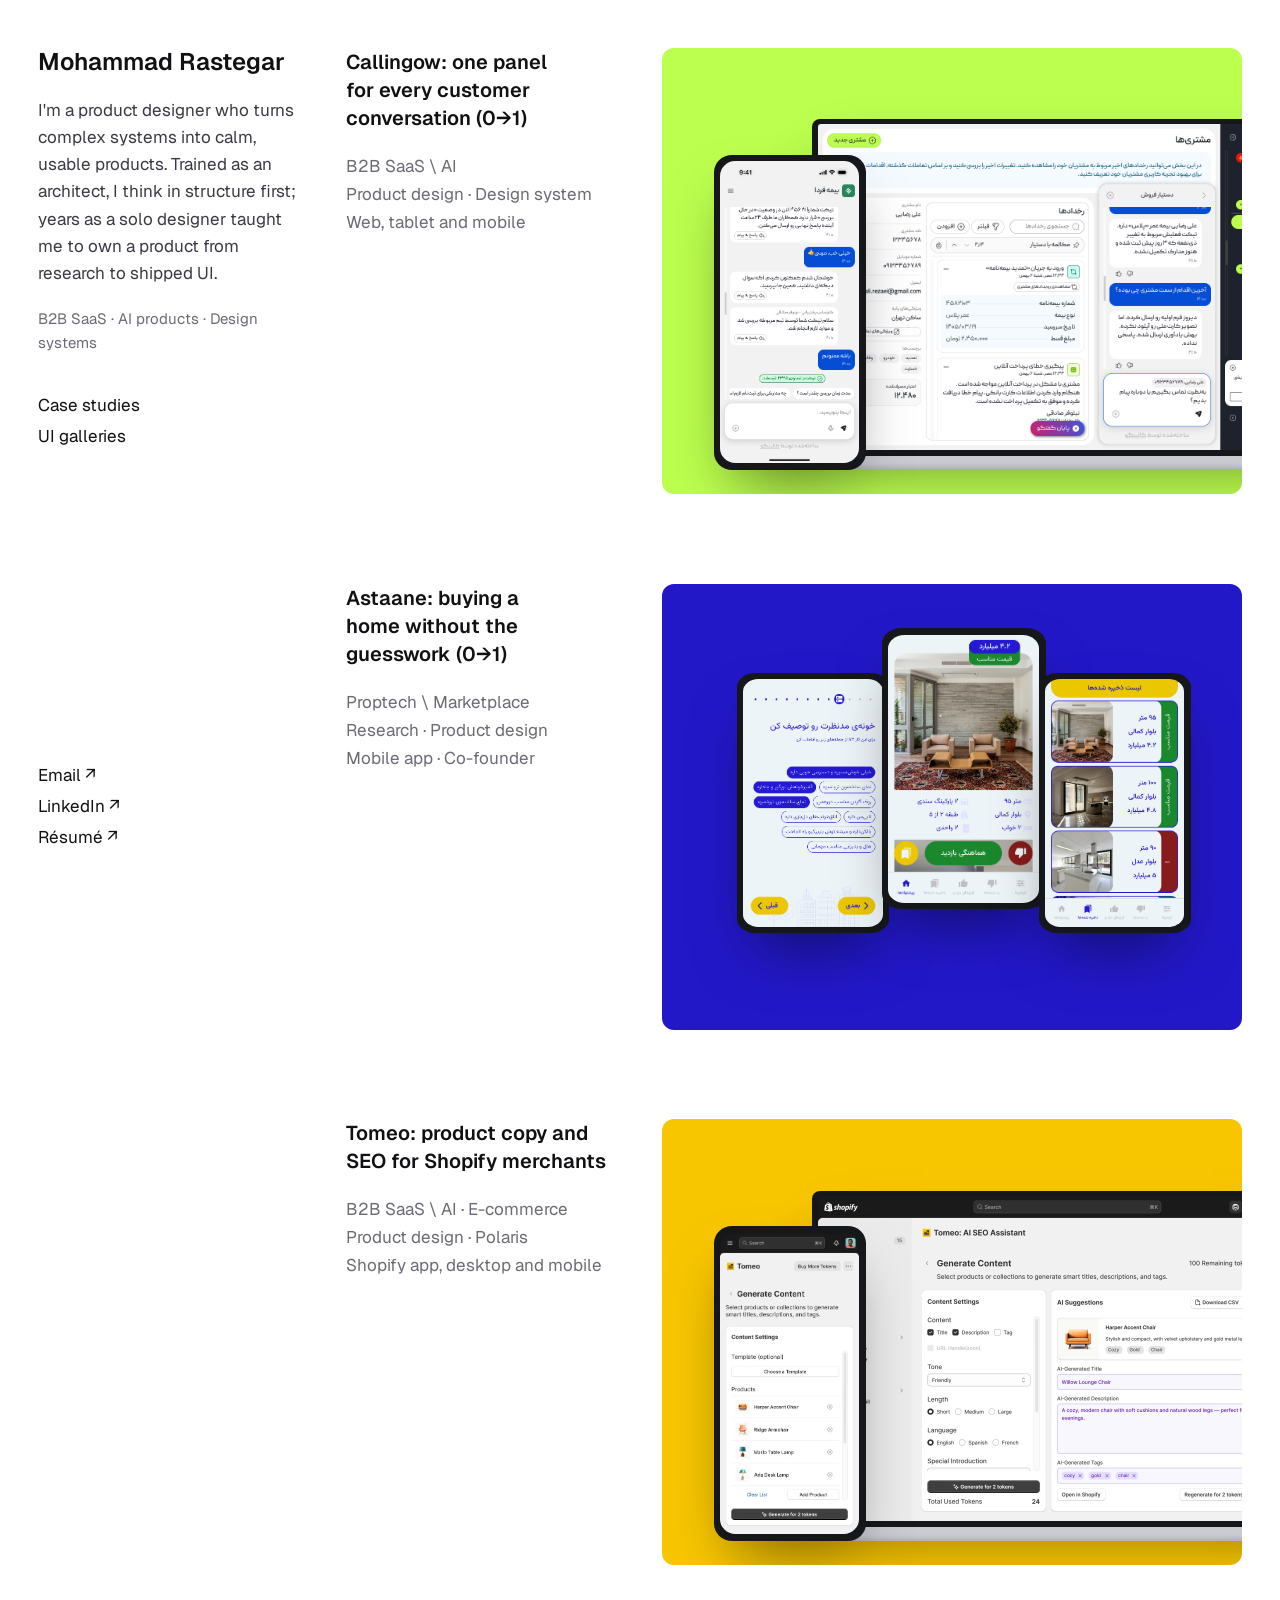
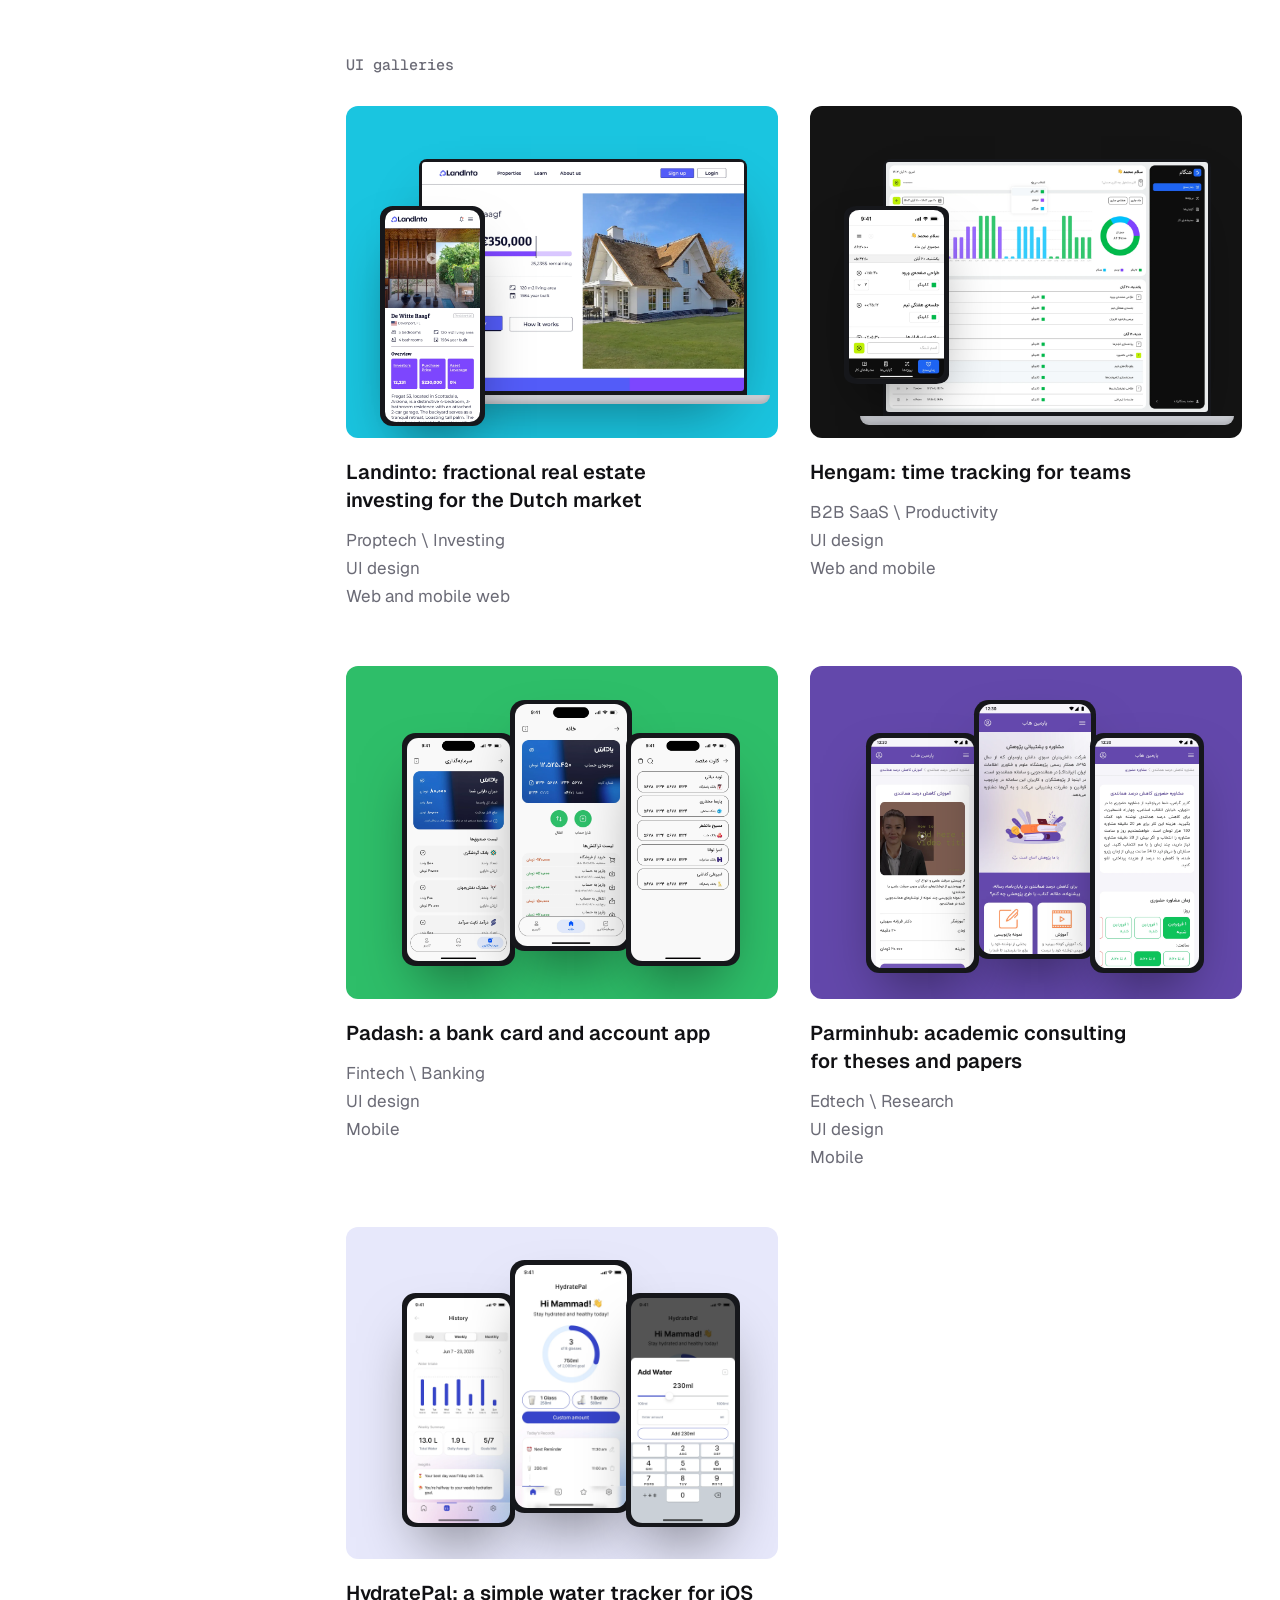
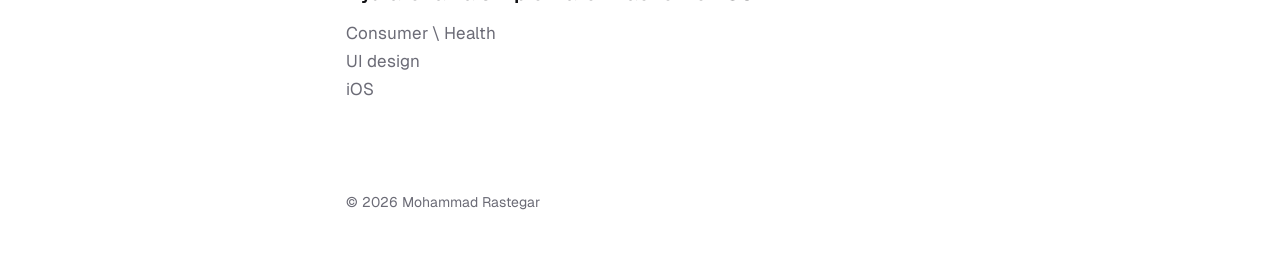
==== index.html @ 36b1cfd0 "Add files via upload" ====
<!DOCTYPE html>
<html lang="en">
<head>
<meta charset="utf-8">
<meta name="viewport" content="width=device-width, initial-scale=1">
<title>Mohammad Rastegar · Product designer</title>
<script src="./support.js"></script>
</head>
<body>
<x-dc>
<helmet>
<link rel="preconnect" href="https://fonts.googleapis.com">
<link href="https://fonts.googleapis.com/css2?family=Geist:wght@400;500;600&amp;family=Geist+Mono:wght@400;500&amp;display=swap" rel="stylesheet">
<style>
html{scroll-behavior:smooth}
body{margin:0;background:#FFFFFF;color:#111114;font-family:'Geist',system-ui,sans-serif;-webkit-font-smoothing:antialiased}
a{color:#2B1FD1;text-decoration:none}
a:hover{color:#111114}
img{display:block;max-width:100%}
.shell{display:flex;align-items:flex-start;max-width:1680px;margin:0 auto}
.side{position:sticky;top:0;height:100vh;box-sizing:border-box;width:clamp(280px,27vw,400px);flex:none;padding:48px clamp(24px,3vw,48px);display:flex;flex-direction:column;gap:36px;overflow-y:auto}
.content{flex:1;min-width:0;box-sizing:border-box;padding:48px clamp(24px,3vw,48px) 48px 0}
.side a.nav{color:#111114;font-size:17px;line-height:1.7}
.side a.nav:hover{color:#2B1FD1}
@media (max-width:899px){.shell{display:block}.side{position:static;height:auto;width:auto;padding:32px 20px 0;gap:24px}.content{padding:40px 20px}}
.row{display:grid;grid-template-columns:minmax(220px,1fr) minmax(0,2.1fr);gap:24px 40px;align-items:start}
@media (max-width:1199px){.row{grid-template-columns:1fr}}
</style>
</helmet>
<div class="shell">
  <aside class="side">
    <div style="display:flex;flex-direction:column;gap:20px">
      <a href="./" style="font-family: &quot;Geist&quot;; font-size: 24px; font-weight: 600; line-height: 1.2; color: #111114">Mohammad Rastegar</a>
      <p style="margin:0;font-size:17px;line-height:1.6;color:#3A3A44;text-wrap:pretty">I'm a product designer who turns complex systems into calm, usable products. Trained as an architect, I think in structure first; years as a solo designer taught me to own a product from research to shipped UI.</p>
      <span style="font-size:15px;line-height:1.6;color:#6B6B76">B2B SaaS · AI products · Design systems</span>
    </div>
    <nav aria-label="Sections" style="display:flex;flex-direction:column;gap:2px">
      <a class="nav" href="#work">Case studies</a>
      <a class="nav" href="#galleries">UI galleries</a>
    </nav>
    <div style="margin-top:auto;display:flex;flex-direction:column;gap:2px">
      <a class="nav" href="mailto:mohamadrastegar75@gmail.com">Email ↗</a>
      <a class="nav" href="https://www.linkedin.com/in/rastegarzadeh/" target="_blank" rel="noopener">LinkedIn ↗</a>
      <a class="nav" href="https://drive.google.com/file/d/1CODqDRpyLaZMXWMPN7K9dptwU2QUbMji/view?usp=sharing" target="_blank" rel="noopener">Résumé ↗</a>
    </div>
  </aside>
  <main class="content" style="display:flex;flex-direction:column;gap:clamp(64px,7vw,96px)">
    <section id="work" data-screen-label="Case studies" aria-label="Case studies" style="display:flex;flex-direction:column;gap:clamp(64px,7vw,96px)">
    <article class="row">
      <div style="display:flex;flex-direction:column;gap:20px">
        <h2 style="margin:0;font-size:20px;line-height:1.4;font-weight:600;text-wrap:balance"><a href="callingow.html" style="color:#111114">Callingow: one panel for every customer conversation (0→1)</a></h2>
        <div style="display:flex;flex-direction:column;font-size:17px;line-height:1.65;color:#6B6B76"><span>B2B SaaS \ AI</span><span>Product design · Design system</span><span>Web, tablet and mobile</span></div>
      </div>
      <a href="callingow.html" aria-hidden="true" tabindex="-1" style="display:block"><div style="position:relative;aspect-ratio:13/10;border-radius:12px;background:#BCFF4E;overflow:hidden"><div style="position:absolute;left:26%;top:16%;width:88%">
          <div style="background:#16171B;border-radius:8px 8px 0 0;padding:1% 1% 1.3%;box-shadow:0 30px 60px -20px rgba(0,0,0,0.45)"><img src="assets/cw-team-assistant.png" alt="Callingow team panel: a customer timeline with the team assistant answering a question about that customer" style="width:100%;border-radius:3px;display:block"></div>
          <div style="height:0;padding-top:2.6%;margin:0 -7%;background:#C9CBD1;border-radius:0 0 14px 14px;box-shadow:inset 0 -3px 4px rgba(0,0,0,0.12)"></div>
        </div><div style="position:absolute;left:9%;top:24%;width:24%;background:#16171B;border-radius:12%/5.5%;padding:1.1%;box-shadow:0 30px 60px -20px rgba(0,0,0,0.5)"><img src="assets/cw-app-insurance.png" alt="Callingow customer app: an insurance company chat on a phone" style="width:100%;border-radius:11%/5%;display:block"></div></div></a>
    </article>
    <article class="row">
      <div style="display:flex;flex-direction:column;gap:20px">
        <h2 style="margin:0;font-size:20px;line-height:1.4;font-weight:600;text-wrap:balance"><a href="astaane.html" style="color:#111114">Astaane: buying a home without the guesswork (0→1)</a></h2>
        <div style="display:flex;flex-direction:column;font-size:17px;line-height:1.65;color:#6B6B76"><span>Proptech \ Marketplace</span><span>Research · Product design</span><span>Mobile app · Co-founder</span></div>
      </div>
      <a href="astaane.html" aria-hidden="true" tabindex="-1" style="display:block"><div style="position:relative;aspect-ratio:13/10;border-radius:12px;background:#2318C8;overflow:hidden"><div style="position:absolute;left:13%;top:20%;width:24%;background:#16171B;border-radius:12%/5.5%;padding:1.1%;box-shadow:0 30px 60px -20px rgba(0,0,0,0.5)"><img src="assets/screen-onb-describe.png" alt="Astaane onboarding: describe your ideal home by choosing three phrases" style="width:100%;border-radius:11%/5%;display:block"></div><div style="position:absolute;left:38%;top:10%;width:26%;background:#16171B;border-radius:12%/5.5%;padding:1.1%;box-shadow:0 30px 60px -20px rgba(0,0,0,0.5)"><img src="assets/screen-feed-card.png" alt="Astaane suggestions: one home card with a price label and three actions" style="width:100%;border-radius:11%/5%;display:block"></div><div style="position:absolute;left:65%;top:20%;width:24%;background:#16171B;border-radius:12%/5.5%;padding:1.1%;box-shadow:0 30px 60px -20px rgba(0,0,0,0.5)"><img src="assets/screen-saved-list.png" alt="Astaane saved list: bookmarked homes with their price labels" style="width:100%;border-radius:11%/5%;display:block"></div></div></a>
    </article>
    <article class="row">
      <div style="display:flex;flex-direction:column;gap:20px">
        <h2 style="margin:0;font-size:20px;line-height:1.4;font-weight:600;text-wrap:balance"><a href="tomeo.html" style="color:#111114">Tomeo: product copy and SEO for Shopify merchants</a></h2>
        <div style="display:flex;flex-direction:column;font-size:17px;line-height:1.65;color:#6B6B76"><span>B2B SaaS \ AI · E-commerce</span><span>Product design · Polaris</span><span>Shopify app, desktop and mobile</span></div>
      </div>
      <a href="tomeo.html" aria-hidden="true" tabindex="-1" style="display:block"><div style="position:relative;aspect-ratio:13/10;border-radius:12px;background:#F8C601;overflow:hidden"><div style="position:absolute;left:26%;top:16%;width:88%">
          <div style="background:#16171B;border-radius:8px 8px 0 0;padding:1% 1% 1.3%;box-shadow:0 30px 60px -20px rgba(0,0,0,0.45)"><img src="assets/tomeo/result.webp" alt="Tomeo inside Shopify admin: AI-generated title, description and tags for a lounge chair, ready to save" style="width:100%;border-radius:3px;display:block"></div>
          <div style="height:0;padding-top:2.6%;margin:0 -7%;background:#C9CBD1;border-radius:0 0 14px 14px;box-shadow:inset 0 -3px 4px rgba(0,0,0,0.12)"></div>
        </div><div style="position:absolute;left:9%;top:24%;width:24%;background:#16171B;border-radius:12%/5.5%;padding:1.1%;box-shadow:0 30px 60px -20px rgba(0,0,0,0.5)"><img src="assets/tomeo/m-templates.webp" alt="Tomeo on mobile: products selected for generation" style="width:100%;border-radius:11%/5%;display:block"></div></div></a>
    </article>
    </section>
    <section id="galleries" data-screen-label="UI galleries" aria-label="UI galleries" style="display:flex;flex-direction:column;gap:32px">
      <h2 style="margin:0;font-family:'Geist Mono',monospace;font-size:15px;font-weight:500;color:#6B6B76">UI galleries</h2>
      <div style="display:grid;grid-template-columns:repeat(auto-fill,minmax(min(100%,300px),1fr));gap:56px 32px">
        <article style="display:flex;flex-direction:column;gap:20px">
        <a href="landinto.html" aria-hidden="true" tabindex="-1" style="display:block"><div style="position:relative;aspect-ratio:13/10;border-radius:12px;background:#1AC5E0;overflow:hidden"><div style="position:absolute;left:17%;top:16%;width:76%">
          <div style="background:#16171B;border-radius:8px 8px 0 0;padding:1% 1% 1.3%;box-shadow:0 30px 60px -20px rgba(0,0,0,0.45)"><img src="assets/gallery/landinto/landing.webp" alt="Landinto landing page" style="width:100%;border-radius:3px;display:block"></div>
          <div style="height:0;padding-top:2.6%;margin:0 -7%;background:#C9CBD1;border-radius:0 0 14px 14px;box-shadow:inset 0 -3px 4px rgba(0,0,0,0.12)"></div>
        </div><div style="position:absolute;left:8%;top:30%;width:22%;background:#16171B;border-radius:12%/5.5%;padding:1.1%;box-shadow:0 30px 60px -20px rgba(0,0,0,0.5)"><img src="assets/gallery/landinto/m-property.webp" alt="Landinto property page on a phone" style="width:100%;border-radius:11%/5%;display:block"></div></div></a>
        <div style="display:flex;flex-direction:column;gap:12px"><h3 style="margin:0;font-size:20px;line-height:1.4;font-weight:600;text-wrap:balance"><a href="landinto.html" style="color:#111114">Landinto: fractional real estate investing for the Dutch market</a></h3><div style="display:flex;flex-direction:column;font-size:17px;line-height:1.65;color:#6B6B76"><span>Proptech \ Investing</span><span>UI design</span><span>Web and mobile web</span></div></div>
      </article>
        <article style="display:flex;flex-direction:column;gap:20px">
        <a href="hengam.html" aria-hidden="true" tabindex="-1" style="display:block"><div style="position:relative;aspect-ratio:13/10;border-radius:12px;background:#141414;overflow:hidden"><div style="position:absolute;left:17%;top:16%;width:76%">
          <div style="background:#16171B;border-radius:8px 8px 0 0;padding:1% 1% 1.3%;box-shadow:0 30px 60px -20px rgba(0,0,0,0.45)"><img src="assets/gallery/hengam/home.webp" alt="Hengam timer and daily log" style="width:100%;border-radius:3px;display:block"></div>
          <div style="height:0;padding-top:2.6%;margin:0 -7%;background:#C9CBD1;border-radius:0 0 14px 14px;box-shadow:inset 0 -3px 4px rgba(0,0,0,0.12)"></div>
        </div><div style="position:absolute;left:8%;top:30%;width:22%;background:#16171B;border-radius:12%/5.5%;padding:1.1%;box-shadow:0 30px 60px -20px rgba(0,0,0,0.5)"><img src="assets/gallery/hengam/m-home.webp" alt="Hengam log on a phone" style="width:100%;border-radius:11%/5%;display:block"></div></div></a>
        <div style="display:flex;flex-direction:column;gap:12px"><h3 style="margin:0;font-size:20px;line-height:1.4;font-weight:600;text-wrap:balance"><a href="hengam.html" style="color:#111114">Hengam: time tracking for teams</a></h3><div style="display:flex;flex-direction:column;font-size:17px;line-height:1.65;color:#6B6B76"><span>B2B SaaS \ Productivity</span><span>UI design</span><span>Web and mobile</span></div></div>
      </article>
        <article style="display:flex;flex-direction:column;gap:20px">
        <a href="padash.html" aria-hidden="true" tabindex="-1" style="display:block"><div style="position:relative;aspect-ratio:13/10;border-radius:12px;background:#2EBE69;overflow:hidden"><div style="position:absolute;left:13%;top:20%;width:24%;background:#16171B;border-radius:12%/5.5%;padding:1.1%;box-shadow:0 30px 60px -20px rgba(0,0,0,0.5)"><img src="assets/gallery/padash/invest.webp" alt="" style="width:100%;border-radius:11%/5%;display:block"></div><div style="position:absolute;left:38%;top:10%;width:26%;background:#16171B;border-radius:12%/5.5%;padding:1.1%;box-shadow:0 30px 60px -20px rgba(0,0,0,0.5)"><img src="assets/gallery/padash/home.webp" alt="" style="width:100%;border-radius:11%/5%;display:block"></div><div style="position:absolute;left:65%;top:20%;width:24%;background:#16171B;border-radius:12%/5.5%;padding:1.1%;box-shadow:0 30px 60px -20px rgba(0,0,0,0.5)"><img src="assets/gallery/padash/cards.webp" alt="" style="width:100%;border-radius:11%/5%;display:block"></div></div></a>
        <div style="display:flex;flex-direction:column;gap:12px"><h3 style="margin:0;font-size:20px;line-height:1.4;font-weight:600;text-wrap:balance"><a href="padash.html" style="color:#111114">Padash: a bank card and account app</a></h3><div style="display:flex;flex-direction:column;font-size:17px;line-height:1.65;color:#6B6B76"><span>Fintech \ Banking</span><span>UI design</span><span>Mobile</span></div></div>
      </article>
        <article style="display:flex;flex-direction:column;gap:20px">
        <a href="parminhub.html" aria-hidden="true" tabindex="-1" style="display:block"><div style="position:relative;aspect-ratio:13/10;border-radius:12px;background:#6348AB;overflow:hidden"><div style="position:absolute;left:13%;top:20%;width:24%;background:#16171B;border-radius:12%/5.5%;padding:1.1%;box-shadow:0 30px 60px -20px rgba(0,0,0,0.5)"><img src="assets/gallery/parminhub/education.webp" alt="" style="width:100%;border-radius:11%/5%;display:block"></div><div style="position:absolute;left:38%;top:10%;width:26%;background:#16171B;border-radius:12%/5.5%;padding:1.1%;box-shadow:0 30px 60px -20px rgba(0,0,0,0.5)"><img src="assets/gallery/parminhub/landing.webp" alt="" style="width:100%;border-radius:11%/5%;display:block"></div><div style="position:absolute;left:65%;top:20%;width:24%;background:#16171B;border-radius:12%/5.5%;padding:1.1%;box-shadow:0 30px 60px -20px rgba(0,0,0,0.5)"><img src="assets/gallery/parminhub/face-to-face.webp" alt="" style="width:100%;border-radius:11%/5%;display:block"></div></div></a>
        <div style="display:flex;flex-direction:column;gap:12px"><h3 style="margin:0;font-size:20px;line-height:1.4;font-weight:600;text-wrap:balance"><a href="parminhub.html" style="color:#111114">Parminhub: academic consulting for theses and papers</a></h3><div style="display:flex;flex-direction:column;font-size:17px;line-height:1.65;color:#6B6B76"><span>Edtech \ Research</span><span>UI design</span><span>Mobile</span></div></div>
      </article>
        <article style="display:flex;flex-direction:column;gap:20px">
        <a href="hydratepal.html" aria-hidden="true" tabindex="-1" style="display:block"><div style="position:relative;aspect-ratio:13/10;border-radius:12px;background:#E7E8FB;overflow:hidden"><div style="position:absolute;left:13%;top:20%;width:24%;background:#16171B;border-radius:12%/5.5%;padding:1.1%;box-shadow:0 30px 60px -20px rgba(0,0,0,0.5)"><img src="assets/gallery/hydratepal/history.webp" alt="" style="width:100%;border-radius:11%/5%;display:block"></div><div style="position:absolute;left:38%;top:10%;width:26%;background:#16171B;border-radius:12%/5.5%;padding:1.1%;box-shadow:0 30px 60px -20px rgba(0,0,0,0.5)"><img src="assets/gallery/hydratepal/home.webp" alt="" style="width:100%;border-radius:11%/5%;display:block"></div><div style="position:absolute;left:65%;top:20%;width:24%;background:#16171B;border-radius:12%/5.5%;padding:1.1%;box-shadow:0 30px 60px -20px rgba(0,0,0,0.5)"><img src="assets/gallery/hydratepal/add.webp" alt="" style="width:100%;border-radius:11%/5%;display:block"></div></div></a>
        <div style="display:flex;flex-direction:column;gap:12px"><h3 style="margin:0;font-size:20px;line-height:1.4;font-weight:600;text-wrap:balance"><a href="hydratepal.html" style="color:#111114">HydratePal: a simple water tracker for iOS</a></h3><div style="display:flex;flex-direction:column;font-size:17px;line-height:1.65;color:#6B6B76"><span>Consumer \ Health</span><span>UI design</span><span>iOS</span></div></div>
      </article>
      </div>
    </section>
    <footer style="font-size:14px;color:#6B6B76">© 2026 Mohammad Rastegar</footer>
  </main>
</div>
</x-dc>
<script type="text/x-dc" data-dc-script data-props='{"$preview":{"width":1440,"height":900}}'>
class Component extends DCLogic {
  renderVals() { return {}; }
}
</script>
</body>
</html>
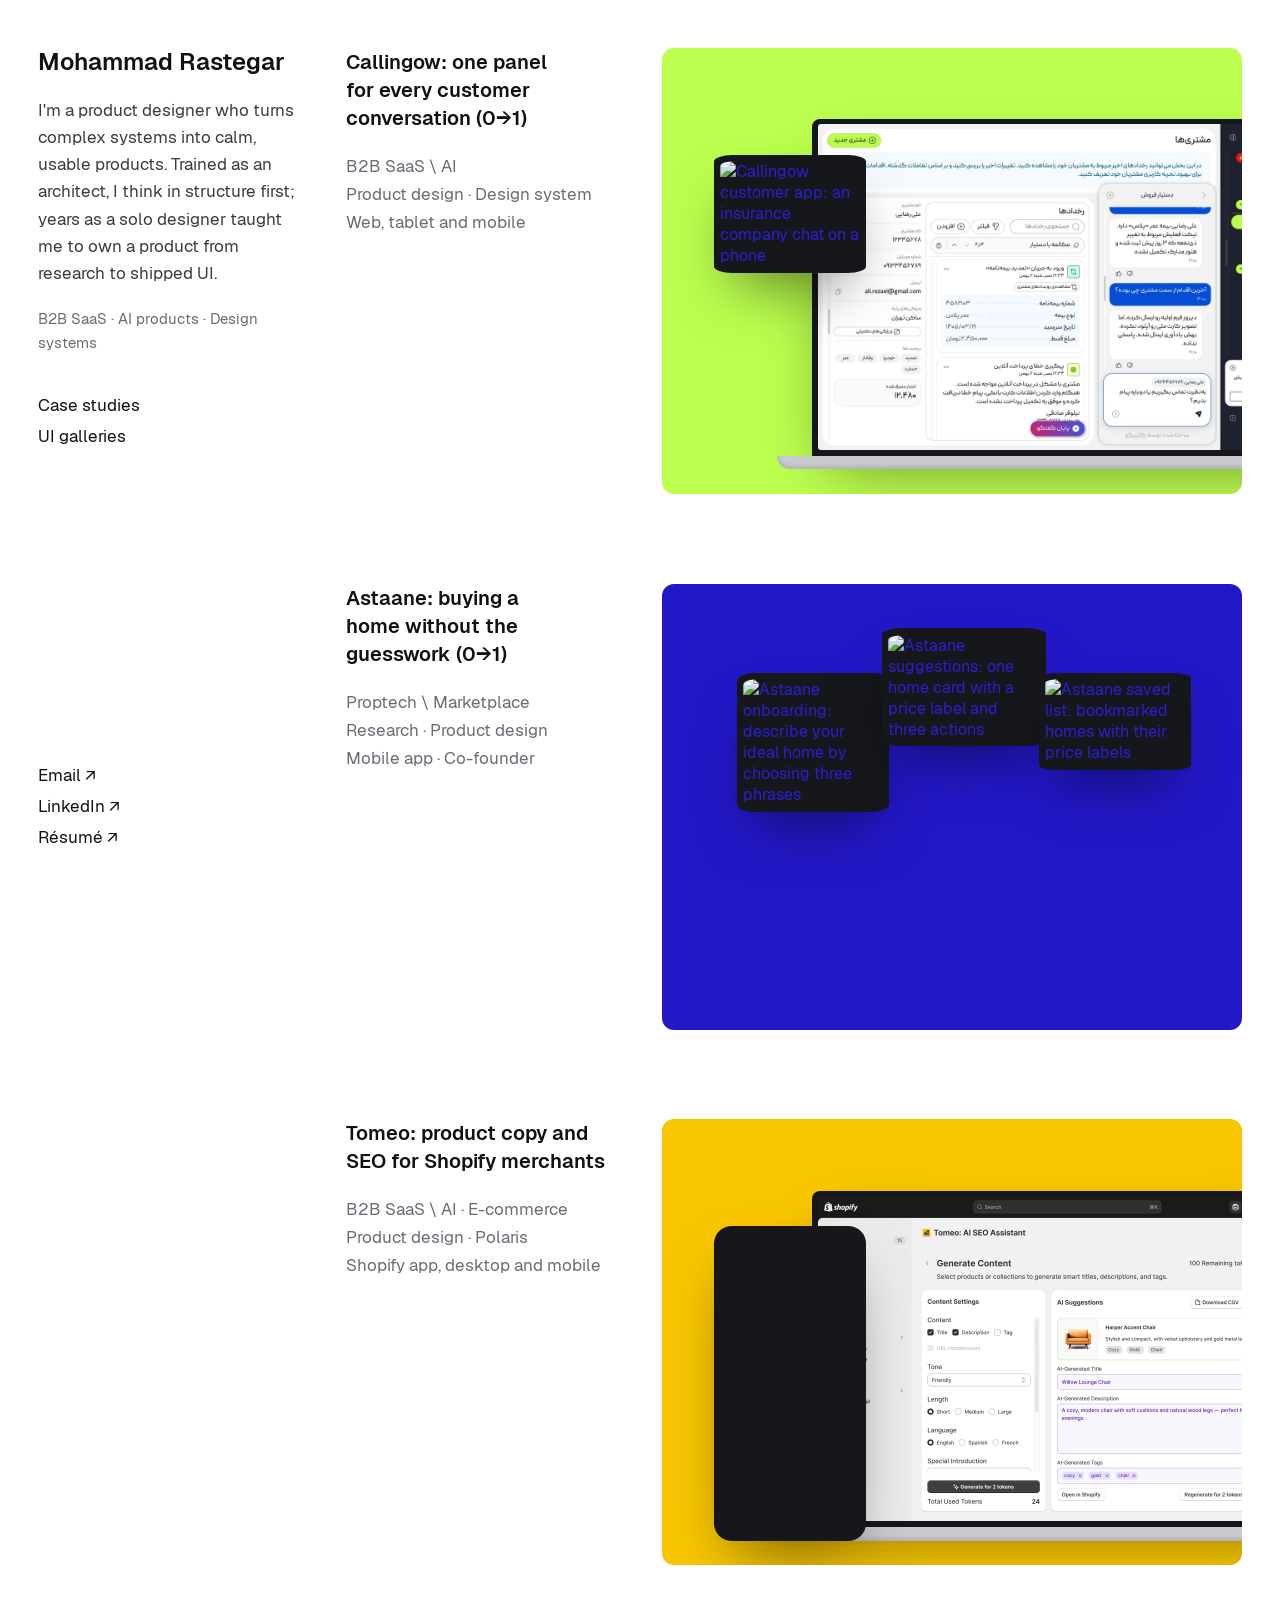
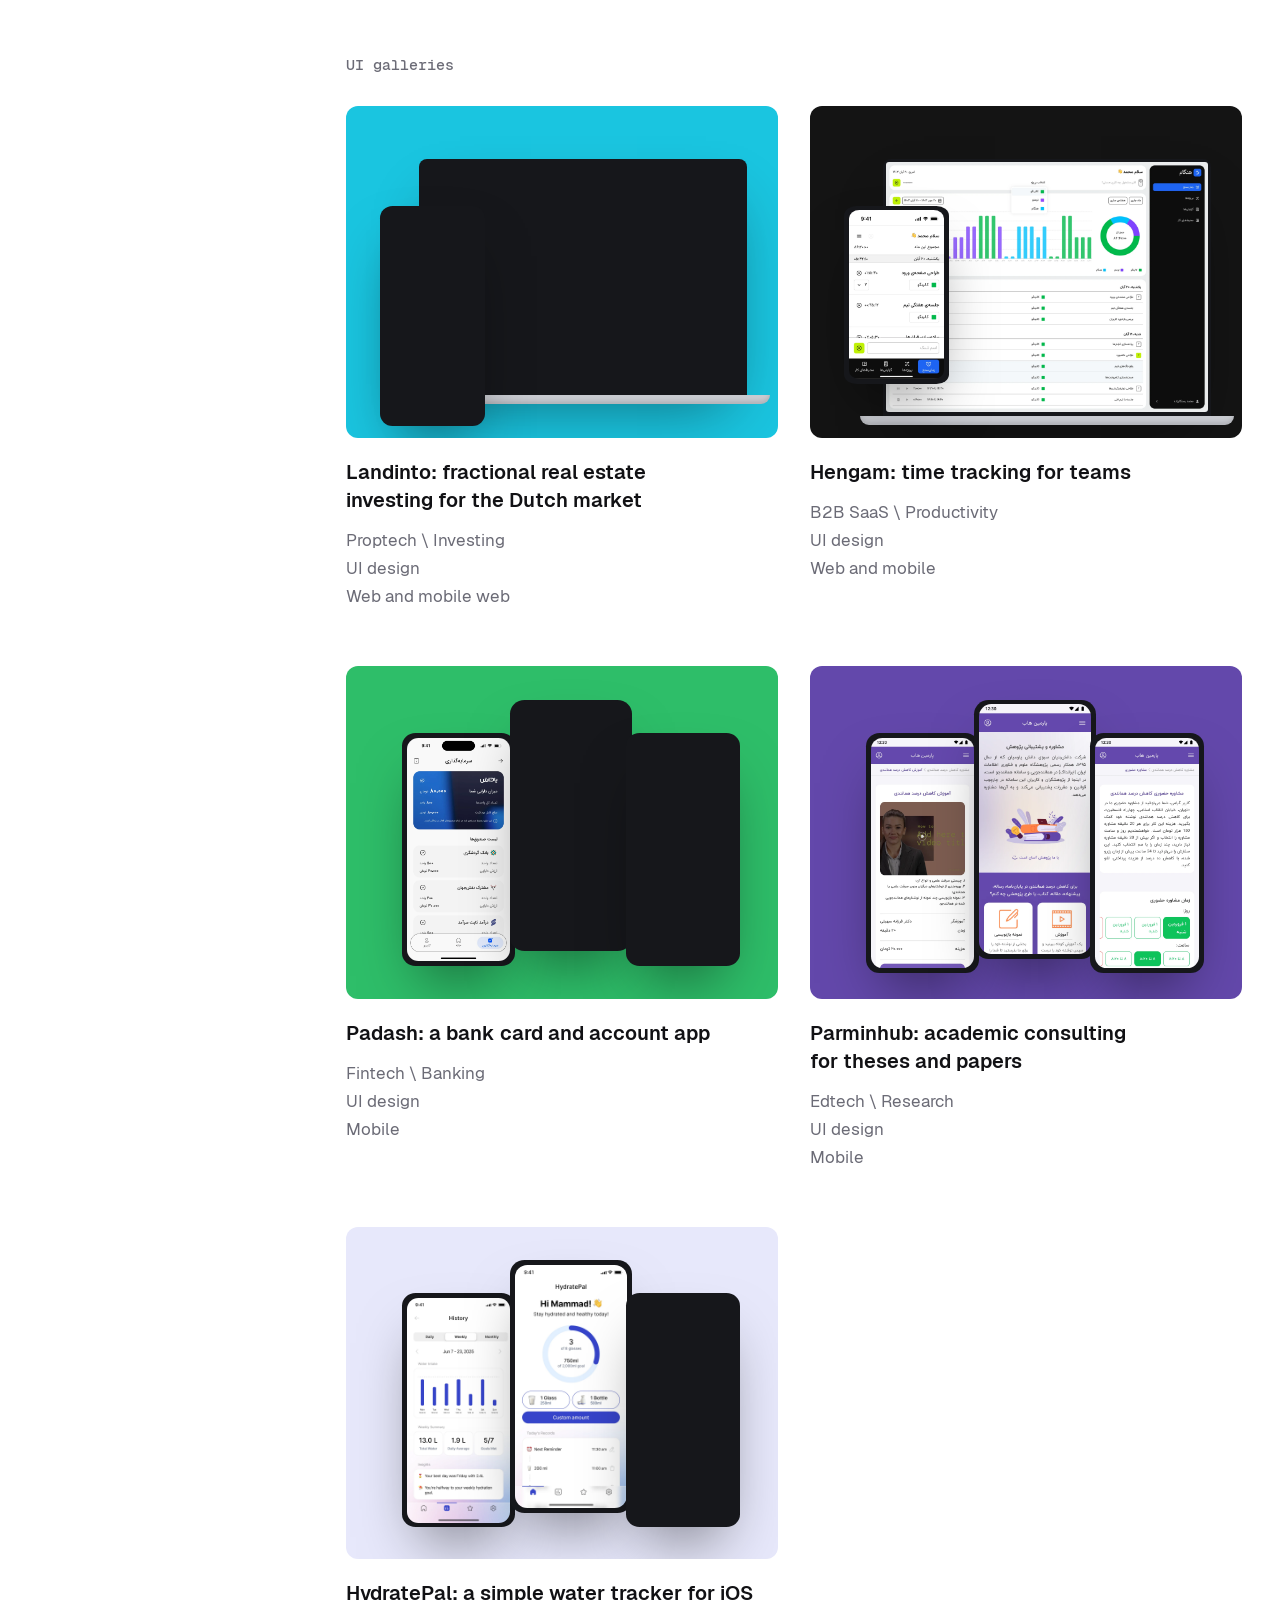
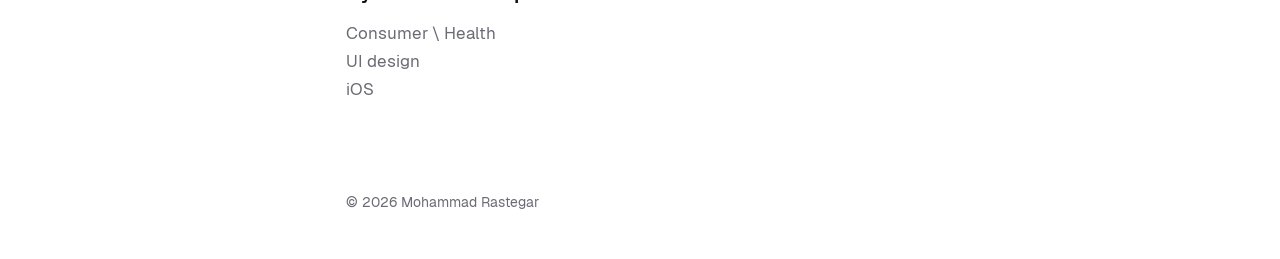
==== commit cedc05d2: "Add files via upload" ====
--- a/index.html
+++ b/index.html
@@ -4,13 +4,22 @@
 <meta charset="utf-8">
 <meta name="viewport" content="width=device-width, initial-scale=1">
 <title>Mohammad Rastegar · Product designer</title>
-<script src="./support.js"></script>
-</head>
-<body>
-<x-dc>
-<helmet>
-<link rel="preconnect" href="https://fonts.googleapis.com">
-<link href="https://fonts.googleapis.com/css2?family=Geist:wght@400;500;600&amp;family=Geist+Mono:wght@400;500&amp;display=swap" rel="stylesheet">
+<meta name="description" content="Product designer who turns complex systems into calm, usable products. Case studies in B2B SaaS, AI products and design systems.">
+<link rel="canonical" href="https://rastegarzadeh.github.io/">
+<meta property="og:type" content="website">
+<meta property="og:site_name" content="Mohammad Rastegar">
+<meta property="og:title" content="Mohammad Rastegar · Product designer">
+<meta property="og:description" content="Product designer who turns complex systems into calm, usable products. Case studies in B2B SaaS, AI products and design systems.">
+<meta property="og:url" content="https://rastegarzadeh.github.io/">
+<meta property="og:image" content="https://rastegarzadeh.github.io/og/index.jpg">
+<meta property="og:image:width" content="1200">
+<meta property="og:image:height" content="630">
+<meta name="twitter:card" content="summary_large_image">
+<link rel="icon" type="image/png" sizes="32x32" href="favicon-32.png">
+<link rel="apple-touch-icon" href="apple-touch-icon.png">
+<link rel="preload" href="fonts/Geist-Regular.woff2" as="font" type="font/woff2" crossorigin>
+<link rel="preload" href="fonts/Geist-SemiBold.woff2" as="font" type="font/woff2" crossorigin>
+<link rel="stylesheet" href="fonts/fonts.css">
 <style>
 html{scroll-behavior:smooth}
 body{margin:0;background:#FFFFFF;color:#111114;font-family:'Geist',system-ui,sans-serif;-webkit-font-smoothing:antialiased}
@@ -26,93 +35,89 @@
 .row{display:grid;grid-template-columns:minmax(220px,1fr) minmax(0,2.1fr);gap:24px 40px;align-items:start}
 @media (max-width:1199px){.row{grid-template-columns:1fr}}
 </style>
-</helmet>
-<div class="shell">
+<style>@media (max-width:1023px){.toc{display:none!important}}</style>
+</head>
+<body>
+<div class="sc-host" data-sc-name="index"><div class="shell">
   <aside class="side">
-    <div style="display:flex;flex-direction:column;gap:20px">
-      <a href="./" style="font-family: &quot;Geist&quot;; font-size: 24px; font-weight: 600; line-height: 1.2; color: #111114">Mohammad Rastegar</a>
-      <p style="margin:0;font-size:17px;line-height:1.6;color:#3A3A44;text-wrap:pretty">I'm a product designer who turns complex systems into calm, usable products. Trained as an architect, I think in structure first; years as a solo designer taught me to own a product from research to shipped UI.</p>
-      <span style="font-size:15px;line-height:1.6;color:#6B6B76">B2B SaaS · AI products · Design systems</span>
+    <div style="display: flex; flex-direction: column; gap: 20px;">
+      <a href="./" style="font-family: Geist; font-size: 24px; font-weight: 600; line-height: 1.2; color: rgb(17, 17, 20);">Mohammad Rastegar</a>
+      <p style="margin: 0px; font-size: 17px; line-height: 1.6; color: rgb(58, 58, 68); text-wrap: pretty;">I'm a product designer who turns complex systems into calm, usable products. Trained as an architect, I think in structure first; years as a solo designer taught me to own a product from research to shipped UI.</p>
+      <span style="font-size: 15px; line-height: 1.6; color: rgb(107, 107, 118);">B2B SaaS · AI products · Design systems</span>
     </div>
-    <nav aria-label="Sections" style="display:flex;flex-direction:column;gap:2px">
+    <nav aria-label="Sections" style="display: flex; flex-direction: column; gap: 2px;">
       <a class="nav" href="#work">Case studies</a>
       <a class="nav" href="#galleries">UI galleries</a>
     </nav>
-    <div style="margin-top:auto;display:flex;flex-direction:column;gap:2px">
+    <div style="margin-top: auto; display: flex; flex-direction: column; gap: 2px;">
       <a class="nav" href="mailto:mohamadrastegar75@gmail.com">Email ↗</a>
       <a class="nav" href="https://www.linkedin.com/in/rastegarzadeh/" target="_blank" rel="noopener">LinkedIn ↗</a>
       <a class="nav" href="https://drive.google.com/file/d/1CODqDRpyLaZMXWMPN7K9dptwU2QUbMji/view?usp=sharing" target="_blank" rel="noopener">Résumé ↗</a>
     </div>
   </aside>
-  <main class="content" style="display:flex;flex-direction:column;gap:clamp(64px,7vw,96px)">
-    <section id="work" data-screen-label="Case studies" aria-label="Case studies" style="display:flex;flex-direction:column;gap:clamp(64px,7vw,96px)">
+  <main class="content" style="display: flex; flex-direction: column; gap: clamp(64px, 7vw, 96px);">
+    <section id="work" data-screen-label="Case studies" aria-label="Case studies" style="display: flex; flex-direction: column; gap: clamp(64px, 7vw, 96px);">
     <article class="row">
-      <div style="display:flex;flex-direction:column;gap:20px">
-        <h2 style="margin:0;font-size:20px;line-height:1.4;font-weight:600;text-wrap:balance"><a href="callingow.html" style="color:#111114">Callingow: one panel for every customer conversation (0→1)</a></h2>
-        <div style="display:flex;flex-direction:column;font-size:17px;line-height:1.65;color:#6B6B76"><span>B2B SaaS \ AI</span><span>Product design · Design system</span><span>Web, tablet and mobile</span></div>
+      <div style="display: flex; flex-direction: column; gap: 20px;">
+        <h2 style="margin: 0px; font-size: 20px; line-height: 1.4; font-weight: 600; text-wrap: balance;"><a href="callingow.html" style="color: rgb(17, 17, 20);">Callingow: one panel for every customer conversation (0→1)</a></h2>
+        <div style="display: flex; flex-direction: column; font-size: 17px; line-height: 1.65; color: rgb(107, 107, 118);"><span>B2B SaaS \ AI</span><span>Product design · Design system</span><span>Web, tablet and mobile</span></div>
       </div>
-      <a href="callingow.html" aria-hidden="true" tabindex="-1" style="display:block"><div style="position:relative;aspect-ratio:13/10;border-radius:12px;background:#BCFF4E;overflow:hidden"><div style="position:absolute;left:26%;top:16%;width:88%">
-          <div style="background:#16171B;border-radius:8px 8px 0 0;padding:1% 1% 1.3%;box-shadow:0 30px 60px -20px rgba(0,0,0,0.45)"><img src="assets/cw-team-assistant.png" alt="Callingow team panel: a customer timeline with the team assistant answering a question about that customer" style="width:100%;border-radius:3px;display:block"></div>
-          <div style="height:0;padding-top:2.6%;margin:0 -7%;background:#C9CBD1;border-radius:0 0 14px 14px;box-shadow:inset 0 -3px 4px rgba(0,0,0,0.12)"></div>
-        </div><div style="position:absolute;left:9%;top:24%;width:24%;background:#16171B;border-radius:12%/5.5%;padding:1.1%;box-shadow:0 30px 60px -20px rgba(0,0,0,0.5)"><img src="assets/cw-app-insurance.png" alt="Callingow customer app: an insurance company chat on a phone" style="width:100%;border-radius:11%/5%;display:block"></div></div></a>
+      <a href="callingow.html" aria-hidden="true" tabindex="-1" style="display: block;"><div style="position: relative; aspect-ratio: 13 / 10; border-radius: 12px; background: rgb(188, 255, 78); overflow: hidden;"><div style="position: absolute; left: 26%; top: 16%; width: 88%;">
+          <div style="background: rgb(22, 23, 27); border-radius: 8px 8px 0px 0px; padding: 1% 1% 1.3%; box-shadow: rgba(0, 0, 0, 0.45) 0px 30px 60px -20px;"><img src="assets/cw-team-assistant.webp" alt="Callingow team panel: a customer timeline with the team assistant answering a question about that customer" style="width: 100%; border-radius: 3px; display: block;"></div>
+          <div style="height: 0px; padding-top: 2.6%; margin: 0px -7%; background: rgb(201, 203, 209); border-radius: 0px 0px 14px 14px; box-shadow: rgba(0, 0, 0, 0.12) 0px -3px 4px inset;"></div>
+        </div><div style="position: absolute; left: 9%; top: 24%; width: 24%; background: rgb(22, 23, 27); border-radius: 12% / 5.5%; padding: 1.1%; box-shadow: rgba(0, 0, 0, 0.5) 0px 30px 60px -20px;"><img src="assets/cw-app-insurance.webp" alt="Callingow customer app: an insurance company chat on a phone" style="width: 100%; border-radius: 11% / 5%; display: block;"></div></div></a>
     </article>
     <article class="row">
-      <div style="display:flex;flex-direction:column;gap:20px">
-        <h2 style="margin:0;font-size:20px;line-height:1.4;font-weight:600;text-wrap:balance"><a href="astaane.html" style="color:#111114">Astaane: buying a home without the guesswork (0→1)</a></h2>
-        <div style="display:flex;flex-direction:column;font-size:17px;line-height:1.65;color:#6B6B76"><span>Proptech \ Marketplace</span><span>Research · Product design</span><span>Mobile app · Co-founder</span></div>
+      <div style="display: flex; flex-direction: column; gap: 20px;">
+        <h2 style="margin: 0px; font-size: 20px; line-height: 1.4; font-weight: 600; text-wrap: balance;"><a href="astaane.html" style="color: rgb(17, 17, 20);">Astaane: buying a home without the guesswork (0→1)</a></h2>
+        <div style="display: flex; flex-direction: column; font-size: 17px; line-height: 1.65; color: rgb(107, 107, 118);"><span>Proptech \ Marketplace</span><span>Research · Product design</span><span>Mobile app · Co-founder</span></div>
       </div>
-      <a href="astaane.html" aria-hidden="true" tabindex="-1" style="display:block"><div style="position:relative;aspect-ratio:13/10;border-radius:12px;background:#2318C8;overflow:hidden"><div style="position:absolute;left:13%;top:20%;width:24%;background:#16171B;border-radius:12%/5.5%;padding:1.1%;box-shadow:0 30px 60px -20px rgba(0,0,0,0.5)"><img src="assets/screen-onb-describe.png" alt="Astaane onboarding: describe your ideal home by choosing three phrases" style="width:100%;border-radius:11%/5%;display:block"></div><div style="position:absolute;left:38%;top:10%;width:26%;background:#16171B;border-radius:12%/5.5%;padding:1.1%;box-shadow:0 30px 60px -20px rgba(0,0,0,0.5)"><img src="assets/screen-feed-card.png" alt="Astaane suggestions: one home card with a price label and three actions" style="width:100%;border-radius:11%/5%;display:block"></div><div style="position:absolute;left:65%;top:20%;width:24%;background:#16171B;border-radius:12%/5.5%;padding:1.1%;box-shadow:0 30px 60px -20px rgba(0,0,0,0.5)"><img src="assets/screen-saved-list.png" alt="Astaane saved list: bookmarked homes with their price labels" style="width:100%;border-radius:11%/5%;display:block"></div></div></a>
+      <a href="astaane.html" aria-hidden="true" tabindex="-1" style="display: block;"><div style="position: relative; aspect-ratio: 13 / 10; border-radius: 12px; background: rgb(35, 24, 200); overflow: hidden;"><div style="position: absolute; left: 13%; top: 20%; width: 24%; background: rgb(22, 23, 27); border-radius: 12% / 5.5%; padding: 1.1%; box-shadow: rgba(0, 0, 0, 0.5) 0px 30px 60px -20px;"><img src="assets/screen-onb-describe.webp" alt="Astaane onboarding: describe your ideal home by choosing three phrases" style="width: 100%; border-radius: 11% / 5%; display: block;"></div><div style="position: absolute; left: 38%; top: 10%; width: 26%; background: rgb(22, 23, 27); border-radius: 12% / 5.5%; padding: 1.1%; box-shadow: rgba(0, 0, 0, 0.5) 0px 30px 60px -20px;"><img loading="lazy" decoding="async" src="assets/screen-feed-card.webp" alt="Astaane suggestions: one home card with a price label and three actions" style="width: 100%; border-radius: 11% / 5%; display: block;"></div><div style="position: absolute; left: 65%; top: 20%; width: 24%; background: rgb(22, 23, 27); border-radius: 12% / 5.5%; padding: 1.1%; box-shadow: rgba(0, 0, 0, 0.5) 0px 30px 60px -20px;"><img loading="lazy" decoding="async" src="assets/screen-saved-list.webp" alt="Astaane saved list: bookmarked homes with their price labels" style="width: 100%; border-radius: 11% / 5%; display: block;"></div></div></a>
     </article>
     <article class="row">
-      <div style="display:flex;flex-direction:column;gap:20px">
-        <h2 style="margin:0;font-size:20px;line-height:1.4;font-weight:600;text-wrap:balance"><a href="tomeo.html" style="color:#111114">Tomeo: product copy and SEO for Shopify merchants</a></h2>
-        <div style="display:flex;flex-direction:column;font-size:17px;line-height:1.65;color:#6B6B76"><span>B2B SaaS \ AI · E-commerce</span><span>Product design · Polaris</span><span>Shopify app, desktop and mobile</span></div>
+      <div style="display: flex; flex-direction: column; gap: 20px;">
+        <h2 style="margin: 0px; font-size: 20px; line-height: 1.4; font-weight: 600; text-wrap: balance;"><a href="tomeo.html" style="color: rgb(17, 17, 20);">Tomeo: product copy and SEO for Shopify merchants</a></h2>
+        <div style="display: flex; flex-direction: column; font-size: 17px; line-height: 1.65; color: rgb(107, 107, 118);"><span>B2B SaaS \ AI · E-commerce</span><span>Product design · Polaris</span><span>Shopify app, desktop and mobile</span></div>
       </div>
-      <a href="tomeo.html" aria-hidden="true" tabindex="-1" style="display:block"><div style="position:relative;aspect-ratio:13/10;border-radius:12px;background:#F8C601;overflow:hidden"><div style="position:absolute;left:26%;top:16%;width:88%">
-          <div style="background:#16171B;border-radius:8px 8px 0 0;padding:1% 1% 1.3%;box-shadow:0 30px 60px -20px rgba(0,0,0,0.45)"><img src="assets/tomeo/result.webp" alt="Tomeo inside Shopify admin: AI-generated title, description and tags for a lounge chair, ready to save" style="width:100%;border-radius:3px;display:block"></div>
-          <div style="height:0;padding-top:2.6%;margin:0 -7%;background:#C9CBD1;border-radius:0 0 14px 14px;box-shadow:inset 0 -3px 4px rgba(0,0,0,0.12)"></div>
-        </div><div style="position:absolute;left:9%;top:24%;width:24%;background:#16171B;border-radius:12%/5.5%;padding:1.1%;box-shadow:0 30px 60px -20px rgba(0,0,0,0.5)"><img src="assets/tomeo/m-templates.webp" alt="Tomeo on mobile: products selected for generation" style="width:100%;border-radius:11%/5%;display:block"></div></div></a>
+      <a href="tomeo.html" aria-hidden="true" tabindex="-1" style="display: block;"><div style="position: relative; aspect-ratio: 13 / 10; border-radius: 12px; background: rgb(248, 198, 1); overflow: hidden;"><div style="position: absolute; left: 26%; top: 16%; width: 88%;">
+          <div style="background: rgb(22, 23, 27); border-radius: 8px 8px 0px 0px; padding: 1% 1% 1.3%; box-shadow: rgba(0, 0, 0, 0.45) 0px 30px 60px -20px;"><img loading="lazy" decoding="async" src="assets/tomeo/result.webp" alt="Tomeo inside Shopify admin: AI-generated title, description and tags for a lounge chair, ready to save" style="width: 100%; border-radius: 3px; display: block;"></div>
+          <div style="height: 0px; padding-top: 2.6%; margin: 0px -7%; background: rgb(201, 203, 209); border-radius: 0px 0px 14px 14px; box-shadow: rgba(0, 0, 0, 0.12) 0px -3px 4px inset;"></div>
+        </div><div style="position: absolute; left: 9%; top: 24%; width: 24%; background: rgb(22, 23, 27); border-radius: 12% / 5.5%; padding: 1.1%; box-shadow: rgba(0, 0, 0, 0.5) 0px 30px 60px -20px;"><img loading="lazy" decoding="async" src="assets/tomeo/m-templates.webp" alt="Tomeo on mobile: products selected for generation" style="width: 100%; border-radius: 11% / 5%; display: block;"></div></div></a>
     </article>
     </section>
-    <section id="galleries" data-screen-label="UI galleries" aria-label="UI galleries" style="display:flex;flex-direction:column;gap:32px">
-      <h2 style="margin:0;font-family:'Geist Mono',monospace;font-size:15px;font-weight:500;color:#6B6B76">UI galleries</h2>
-      <div style="display:grid;grid-template-columns:repeat(auto-fill,minmax(min(100%,300px),1fr));gap:56px 32px">
-        <article style="display:flex;flex-direction:column;gap:20px">
-        <a href="landinto.html" aria-hidden="true" tabindex="-1" style="display:block"><div style="position:relative;aspect-ratio:13/10;border-radius:12px;background:#1AC5E0;overflow:hidden"><div style="position:absolute;left:17%;top:16%;width:76%">
-          <div style="background:#16171B;border-radius:8px 8px 0 0;padding:1% 1% 1.3%;box-shadow:0 30px 60px -20px rgba(0,0,0,0.45)"><img src="assets/gallery/landinto/landing.webp" alt="Landinto landing page" style="width:100%;border-radius:3px;display:block"></div>
-          <div style="height:0;padding-top:2.6%;margin:0 -7%;background:#C9CBD1;border-radius:0 0 14px 14px;box-shadow:inset 0 -3px 4px rgba(0,0,0,0.12)"></div>
-        </div><div style="position:absolute;left:8%;top:30%;width:22%;background:#16171B;border-radius:12%/5.5%;padding:1.1%;box-shadow:0 30px 60px -20px rgba(0,0,0,0.5)"><img src="assets/gallery/landinto/m-property.webp" alt="Landinto property page on a phone" style="width:100%;border-radius:11%/5%;display:block"></div></div></a>
-        <div style="display:flex;flex-direction:column;gap:12px"><h3 style="margin:0;font-size:20px;line-height:1.4;font-weight:600;text-wrap:balance"><a href="landinto.html" style="color:#111114">Landinto: fractional real estate investing for the Dutch market</a></h3><div style="display:flex;flex-direction:column;font-size:17px;line-height:1.65;color:#6B6B76"><span>Proptech \ Investing</span><span>UI design</span><span>Web and mobile web</span></div></div>
+    <section id="galleries" data-screen-label="UI galleries" aria-label="UI galleries" style="display: flex; flex-direction: column; gap: 32px;">
+      <h2 style="margin: 0px; font-family: &quot;Geist Mono&quot;, monospace; font-size: 15px; font-weight: 500; color: rgb(107, 107, 118);">UI galleries</h2>
+      <div style="display: grid; grid-template-columns: repeat(auto-fill, minmax(min(100%, 300px), 1fr)); gap: 56px 32px;">
+        <article style="display: flex; flex-direction: column; gap: 20px;">
+        <a href="landinto.html" aria-hidden="true" tabindex="-1" style="display: block;"><div style="position: relative; aspect-ratio: 13 / 10; border-radius: 12px; background: rgb(26, 197, 224); overflow: hidden;"><div style="position: absolute; left: 17%; top: 16%; width: 76%;">
+          <div style="background: rgb(22, 23, 27); border-radius: 8px 8px 0px 0px; padding: 1% 1% 1.3%; box-shadow: rgba(0, 0, 0, 0.45) 0px 30px 60px -20px;"><img loading="lazy" decoding="async" src="assets/gallery/landinto/landing.webp" alt="Landinto landing page" style="width: 100%; border-radius: 3px; display: block;"></div>
+          <div style="height: 0px; padding-top: 2.6%; margin: 0px -7%; background: rgb(201, 203, 209); border-radius: 0px 0px 14px 14px; box-shadow: rgba(0, 0, 0, 0.12) 0px -3px 4px inset;"></div>
+        </div><div style="position: absolute; left: 8%; top: 30%; width: 22%; background: rgb(22, 23, 27); border-radius: 12% / 5.5%; padding: 1.1%; box-shadow: rgba(0, 0, 0, 0.5) 0px 30px 60px -20px;"><img loading="lazy" decoding="async" src="assets/gallery/landinto/m-property.webp" alt="Landinto property page on a phone" style="width: 100%; border-radius: 11% / 5%; display: block;"></div></div></a>
+        <div style="display: flex; flex-direction: column; gap: 12px;"><h3 style="margin: 0px; font-size: 20px; line-height: 1.4; font-weight: 600; text-wrap: balance;"><a href="landinto.html" style="color: rgb(17, 17, 20);">Landinto: fractional real estate investing for the Dutch market</a></h3><div style="display: flex; flex-direction: column; font-size: 17px; line-height: 1.65; color: rgb(107, 107, 118);"><span>Proptech \ Investing</span><span>UI design</span><span>Web and mobile web</span></div></div>
       </article>
-        <article style="display:flex;flex-direction:column;gap:20px">
-        <a href="hengam.html" aria-hidden="true" tabindex="-1" style="display:block"><div style="position:relative;aspect-ratio:13/10;border-radius:12px;background:#141414;overflow:hidden"><div style="position:absolute;left:17%;top:16%;width:76%">
-          <div style="background:#16171B;border-radius:8px 8px 0 0;padding:1% 1% 1.3%;box-shadow:0 30px 60px -20px rgba(0,0,0,0.45)"><img src="assets/gallery/hengam/home.webp" alt="Hengam timer and daily log" style="width:100%;border-radius:3px;display:block"></div>
-          <div style="height:0;padding-top:2.6%;margin:0 -7%;background:#C9CBD1;border-radius:0 0 14px 14px;box-shadow:inset 0 -3px 4px rgba(0,0,0,0.12)"></div>
-        </div><div style="position:absolute;left:8%;top:30%;width:22%;background:#16171B;border-radius:12%/5.5%;padding:1.1%;box-shadow:0 30px 60px -20px rgba(0,0,0,0.5)"><img src="assets/gallery/hengam/m-home.webp" alt="Hengam log on a phone" style="width:100%;border-radius:11%/5%;display:block"></div></div></a>
-        <div style="display:flex;flex-direction:column;gap:12px"><h3 style="margin:0;font-size:20px;line-height:1.4;font-weight:600;text-wrap:balance"><a href="hengam.html" style="color:#111114">Hengam: time tracking for teams</a></h3><div style="display:flex;flex-direction:column;font-size:17px;line-height:1.65;color:#6B6B76"><span>B2B SaaS \ Productivity</span><span>UI design</span><span>Web and mobile</span></div></div>
+        <article style="display: flex; flex-direction: column; gap: 20px;">
+        <a href="hengam.html" aria-hidden="true" tabindex="-1" style="display: block;"><div style="position: relative; aspect-ratio: 13 / 10; border-radius: 12px; background: rgb(20, 20, 20); overflow: hidden;"><div style="position: absolute; left: 17%; top: 16%; width: 76%;">
+          <div style="background: rgb(22, 23, 27); border-radius: 8px 8px 0px 0px; padding: 1% 1% 1.3%; box-shadow: rgba(0, 0, 0, 0.45) 0px 30px 60px -20px;"><img loading="lazy" decoding="async" src="assets/gallery/hengam/home.webp" alt="Hengam timer and daily log" style="width: 100%; border-radius: 3px; display: block;"></div>
+          <div style="height: 0px; padding-top: 2.6%; margin: 0px -7%; background: rgb(201, 203, 209); border-radius: 0px 0px 14px 14px; box-shadow: rgba(0, 0, 0, 0.12) 0px -3px 4px inset;"></div>
+        </div><div style="position: absolute; left: 8%; top: 30%; width: 22%; background: rgb(22, 23, 27); border-radius: 12% / 5.5%; padding: 1.1%; box-shadow: rgba(0, 0, 0, 0.5) 0px 30px 60px -20px;"><img loading="lazy" decoding="async" src="assets/gallery/hengam/m-home.webp" alt="Hengam log on a phone" style="width: 100%; border-radius: 11% / 5%; display: block;"></div></div></a>
+        <div style="display: flex; flex-direction: column; gap: 12px;"><h3 style="margin: 0px; font-size: 20px; line-height: 1.4; font-weight: 600; text-wrap: balance;"><a href="hengam.html" style="color: rgb(17, 17, 20);">Hengam: time tracking for teams</a></h3><div style="display: flex; flex-direction: column; font-size: 17px; line-height: 1.65; color: rgb(107, 107, 118);"><span>B2B SaaS \ Productivity</span><span>UI design</span><span>Web and mobile</span></div></div>
       </article>
-        <article style="display:flex;flex-direction:column;gap:20px">
-        <a href="padash.html" aria-hidden="true" tabindex="-1" style="display:block"><div style="position:relative;aspect-ratio:13/10;border-radius:12px;background:#2EBE69;overflow:hidden"><div style="position:absolute;left:13%;top:20%;width:24%;background:#16171B;border-radius:12%/5.5%;padding:1.1%;box-shadow:0 30px 60px -20px rgba(0,0,0,0.5)"><img src="assets/gallery/padash/invest.webp" alt="" style="width:100%;border-radius:11%/5%;display:block"></div><div style="position:absolute;left:38%;top:10%;width:26%;background:#16171B;border-radius:12%/5.5%;padding:1.1%;box-shadow:0 30px 60px -20px rgba(0,0,0,0.5)"><img src="assets/gallery/padash/home.webp" alt="" style="width:100%;border-radius:11%/5%;display:block"></div><div style="position:absolute;left:65%;top:20%;width:24%;background:#16171B;border-radius:12%/5.5%;padding:1.1%;box-shadow:0 30px 60px -20px rgba(0,0,0,0.5)"><img src="assets/gallery/padash/cards.webp" alt="" style="width:100%;border-radius:11%/5%;display:block"></div></div></a>
-        <div style="display:flex;flex-direction:column;gap:12px"><h3 style="margin:0;font-size:20px;line-height:1.4;font-weight:600;text-wrap:balance"><a href="padash.html" style="color:#111114">Padash: a bank card and account app</a></h3><div style="display:flex;flex-direction:column;font-size:17px;line-height:1.65;color:#6B6B76"><span>Fintech \ Banking</span><span>UI design</span><span>Mobile</span></div></div>
+        <article style="display: flex; flex-direction: column; gap: 20px;">
+        <a href="padash.html" aria-hidden="true" tabindex="-1" style="display: block;"><div style="position: relative; aspect-ratio: 13 / 10; border-radius: 12px; background: rgb(46, 190, 105); overflow: hidden;"><div style="position: absolute; left: 13%; top: 20%; width: 24%; background: rgb(22, 23, 27); border-radius: 12% / 5.5%; padding: 1.1%; box-shadow: rgba(0, 0, 0, 0.5) 0px 30px 60px -20px;"><img loading="lazy" decoding="async" src="assets/gallery/padash/invest.webp" alt="" style="width: 100%; border-radius: 11% / 5%; display: block;"></div><div style="position: absolute; left: 38%; top: 10%; width: 26%; background: rgb(22, 23, 27); border-radius: 12% / 5.5%; padding: 1.1%; box-shadow: rgba(0, 0, 0, 0.5) 0px 30px 60px -20px;"><img loading="lazy" decoding="async" src="assets/gallery/padash/home.webp" alt="" style="width: 100%; border-radius: 11% / 5%; display: block;"></div><div style="position: absolute; left: 65%; top: 20%; width: 24%; background: rgb(22, 23, 27); border-radius: 12% / 5.5%; padding: 1.1%; box-shadow: rgba(0, 0, 0, 0.5) 0px 30px 60px -20px;"><img loading="lazy" decoding="async" src="assets/gallery/padash/cards.webp" alt="" style="width: 100%; border-radius: 11% / 5%; display: block;"></div></div></a>
+        <div style="display: flex; flex-direction: column; gap: 12px;"><h3 style="margin: 0px; font-size: 20px; line-height: 1.4; font-weight: 600; text-wrap: balance;"><a href="padash.html" style="color: rgb(17, 17, 20);">Padash: a bank card and account app</a></h3><div style="display: flex; flex-direction: column; font-size: 17px; line-height: 1.65; color: rgb(107, 107, 118);"><span>Fintech \ Banking</span><span>UI design</span><span>Mobile</span></div></div>
       </article>
-        <article style="display:flex;flex-direction:column;gap:20px">
-        <a href="parminhub.html" aria-hidden="true" tabindex="-1" style="display:block"><div style="position:relative;aspect-ratio:13/10;border-radius:12px;background:#6348AB;overflow:hidden"><div style="position:absolute;left:13%;top:20%;width:24%;background:#16171B;border-radius:12%/5.5%;padding:1.1%;box-shadow:0 30px 60px -20px rgba(0,0,0,0.5)"><img src="assets/gallery/parminhub/education.webp" alt="" style="width:100%;border-radius:11%/5%;display:block"></div><div style="position:absolute;left:38%;top:10%;width:26%;background:#16171B;border-radius:12%/5.5%;padding:1.1%;box-shadow:0 30px 60px -20px rgba(0,0,0,0.5)"><img src="assets/gallery/parminhub/landing.webp" alt="" style="width:100%;border-radius:11%/5%;display:block"></div><div style="position:absolute;left:65%;top:20%;width:24%;background:#16171B;border-radius:12%/5.5%;padding:1.1%;box-shadow:0 30px 60px -20px rgba(0,0,0,0.5)"><img src="assets/gallery/parminhub/face-to-face.webp" alt="" style="width:100%;border-radius:11%/5%;display:block"></div></div></a>
-        <div style="display:flex;flex-direction:column;gap:12px"><h3 style="margin:0;font-size:20px;line-height:1.4;font-weight:600;text-wrap:balance"><a href="parminhub.html" style="color:#111114">Parminhub: academic consulting for theses and papers</a></h3><div style="display:flex;flex-direction:column;font-size:17px;line-height:1.65;color:#6B6B76"><span>Edtech \ Research</span><span>UI design</span><span>Mobile</span></div></div>
+        <article style="display: flex; flex-direction: column; gap: 20px;">
+        <a href="parminhub.html" aria-hidden="true" tabindex="-1" style="display: block;"><div style="position: relative; aspect-ratio: 13 / 10; border-radius: 12px; background: rgb(99, 72, 171); overflow: hidden;"><div style="position: absolute; left: 13%; top: 20%; width: 24%; background: rgb(22, 23, 27); border-radius: 12% / 5.5%; padding: 1.1%; box-shadow: rgba(0, 0, 0, 0.5) 0px 30px 60px -20px;"><img loading="lazy" decoding="async" src="assets/gallery/parminhub/education.webp" alt="" style="width: 100%; border-radius: 11% / 5%; display: block;"></div><div style="position: absolute; left: 38%; top: 10%; width: 26%; background: rgb(22, 23, 27); border-radius: 12% / 5.5%; padding: 1.1%; box-shadow: rgba(0, 0, 0, 0.5) 0px 30px 60px -20px;"><img loading="lazy" decoding="async" src="assets/gallery/parminhub/landing.webp" alt="" style="width: 100%; border-radius: 11% / 5%; display: block;"></div><div style="position: absolute; left: 65%; top: 20%; width: 24%; background: rgb(22, 23, 27); border-radius: 12% / 5.5%; padding: 1.1%; box-shadow: rgba(0, 0, 0, 0.5) 0px 30px 60px -20px;"><img loading="lazy" decoding="async" src="assets/gallery/parminhub/face-to-face.webp" alt="" style="width: 100%; border-radius: 11% / 5%; display: block;"></div></div></a>
+        <div style="display: flex; flex-direction: column; gap: 12px;"><h3 style="margin: 0px; font-size: 20px; line-height: 1.4; font-weight: 600; text-wrap: balance;"><a href="parminhub.html" style="color: rgb(17, 17, 20);">Parminhub: academic consulting for theses and papers</a></h3><div style="display: flex; flex-direction: column; font-size: 17px; line-height: 1.65; color: rgb(107, 107, 118);"><span>Edtech \ Research</span><span>UI design</span><span>Mobile</span></div></div>
       </article>
-        <article style="display:flex;flex-direction:column;gap:20px">
-        <a href="hydratepal.html" aria-hidden="true" tabindex="-1" style="display:block"><div style="position:relative;aspect-ratio:13/10;border-radius:12px;background:#E7E8FB;overflow:hidden"><div style="position:absolute;left:13%;top:20%;width:24%;background:#16171B;border-radius:12%/5.5%;padding:1.1%;box-shadow:0 30px 60px -20px rgba(0,0,0,0.5)"><img src="assets/gallery/hydratepal/history.webp" alt="" style="width:100%;border-radius:11%/5%;display:block"></div><div style="position:absolute;left:38%;top:10%;width:26%;background:#16171B;border-radius:12%/5.5%;padding:1.1%;box-shadow:0 30px 60px -20px rgba(0,0,0,0.5)"><img src="assets/gallery/hydratepal/home.webp" alt="" style="width:100%;border-radius:11%/5%;display:block"></div><div style="position:absolute;left:65%;top:20%;width:24%;background:#16171B;border-radius:12%/5.5%;padding:1.1%;box-shadow:0 30px 60px -20px rgba(0,0,0,0.5)"><img src="assets/gallery/hydratepal/add.webp" alt="" style="width:100%;border-radius:11%/5%;display:block"></div></div></a>
-        <div style="display:flex;flex-direction:column;gap:12px"><h3 style="margin:0;font-size:20px;line-height:1.4;font-weight:600;text-wrap:balance"><a href="hydratepal.html" style="color:#111114">HydratePal: a simple water tracker for iOS</a></h3><div style="display:flex;flex-direction:column;font-size:17px;line-height:1.65;color:#6B6B76"><span>Consumer \ Health</span><span>UI design</span><span>iOS</span></div></div>
+        <article style="display: flex; flex-direction: column; gap: 20px;">
+        <a href="hydratepal.html" aria-hidden="true" tabindex="-1" style="display: block;"><div style="position: relative; aspect-ratio: 13 / 10; border-radius: 12px; background: rgb(231, 232, 251); overflow: hidden;"><div style="position: absolute; left: 13%; top: 20%; width: 24%; background: rgb(22, 23, 27); border-radius: 12% / 5.5%; padding: 1.1%; box-shadow: rgba(0, 0, 0, 0.5) 0px 30px 60px -20px;"><img loading="lazy" decoding="async" src="assets/gallery/hydratepal/history.webp" alt="" style="width: 100%; border-radius: 11% / 5%; display: block;"></div><div style="position: absolute; left: 38%; top: 10%; width: 26%; background: rgb(22, 23, 27); border-radius: 12% / 5.5%; padding: 1.1%; box-shadow: rgba(0, 0, 0, 0.5) 0px 30px 60px -20px;"><img loading="lazy" decoding="async" src="assets/gallery/hydratepal/home.webp" alt="" style="width: 100%; border-radius: 11% / 5%; display: block;"></div><div style="position: absolute; left: 65%; top: 20%; width: 24%; background: rgb(22, 23, 27); border-radius: 12% / 5.5%; padding: 1.1%; box-shadow: rgba(0, 0, 0, 0.5) 0px 30px 60px -20px;"><img loading="lazy" decoding="async" src="assets/gallery/hydratepal/add.webp" alt="" style="width: 100%; border-radius: 11% / 5%; display: block;"></div></div></a>
+        <div style="display: flex; flex-direction: column; gap: 12px;"><h3 style="margin: 0px; font-size: 20px; line-height: 1.4; font-weight: 600; text-wrap: balance;"><a href="hydratepal.html" style="color: rgb(17, 17, 20);">HydratePal: a simple water tracker for iOS</a></h3><div style="display: flex; flex-direction: column; font-size: 17px; line-height: 1.65; color: rgb(107, 107, 118);"><span>Consumer \ Health</span><span>UI design</span><span>iOS</span></div></div>
       </article>
       </div>
     </section>
-    <footer style="font-size:14px;color:#6B6B76">© 2026 Mohammad Rastegar</footer>
-  </main>
-</div>
-</x-dc>
-<script type="text/x-dc" data-dc-script data-props='{"$preview":{"width":1440,"height":900}}'>
-class Component extends DCLogic {
-  renderVals() { return {}; }
-}
-</script>
+    <footer style="font-size: 14px; color: rgb(107, 107, 118);">© 2026 Mohammad Rastegar</footer>
+  </main></div></div>
+
 </body>
 </html>
--- a/fonts/fonts.css
+++ b/fonts/fonts.css
@@ -0,0 +1,11 @@
+@font-face{font-family:'Geist';src:url('Geist-Regular.woff2') format('woff2');font-weight:400;font-style:normal;font-display:swap}
+@font-face{font-family:'Geist';src:url('Geist-Medium.woff2') format('woff2');font-weight:500;font-style:normal;font-display:swap}
+@font-face{font-family:'Geist';src:url('Geist-SemiBold.woff2') format('woff2');font-weight:600;font-style:normal;font-display:swap}
+@font-face{font-family:'Geist';src:url('Geist-Bold.woff2') format('woff2');font-weight:700;font-style:normal;font-display:swap}
+@font-face{font-family:'Geist Mono';src:url('GeistMono-Regular.woff2') format('woff2');font-weight:400;font-style:normal;font-display:swap}
+@font-face{font-family:'Geist Mono';src:url('GeistMono-Medium.woff2') format('woff2');font-weight:500;font-style:normal;font-display:swap}
+@font-face{font-family:'Vazirmatn';src:url('Vazirmatn-Regular.woff2') format('woff2');font-weight:400;font-style:normal;font-display:swap}
+@font-face{font-family:'Vazirmatn';src:url('Vazirmatn-Medium.woff2') format('woff2');font-weight:500;font-style:normal;font-display:swap}
+@font-face{font-family:'Vazirmatn';src:url('Vazirmatn-Bold.woff2') format('woff2');font-weight:700;font-style:normal;font-display:swap}
+@font-face{font-family:'Vazirmatn';src:url('Vazirmatn-ExtraBold.woff2') format('woff2');font-weight:800;font-style:normal;font-display:swap}
+@font-face{font-family:'Material Symbols Rounded';src:url('MaterialSymbolsRounded.woff2') format('woff2');font-weight:100 700;font-style:normal;font-display:block}
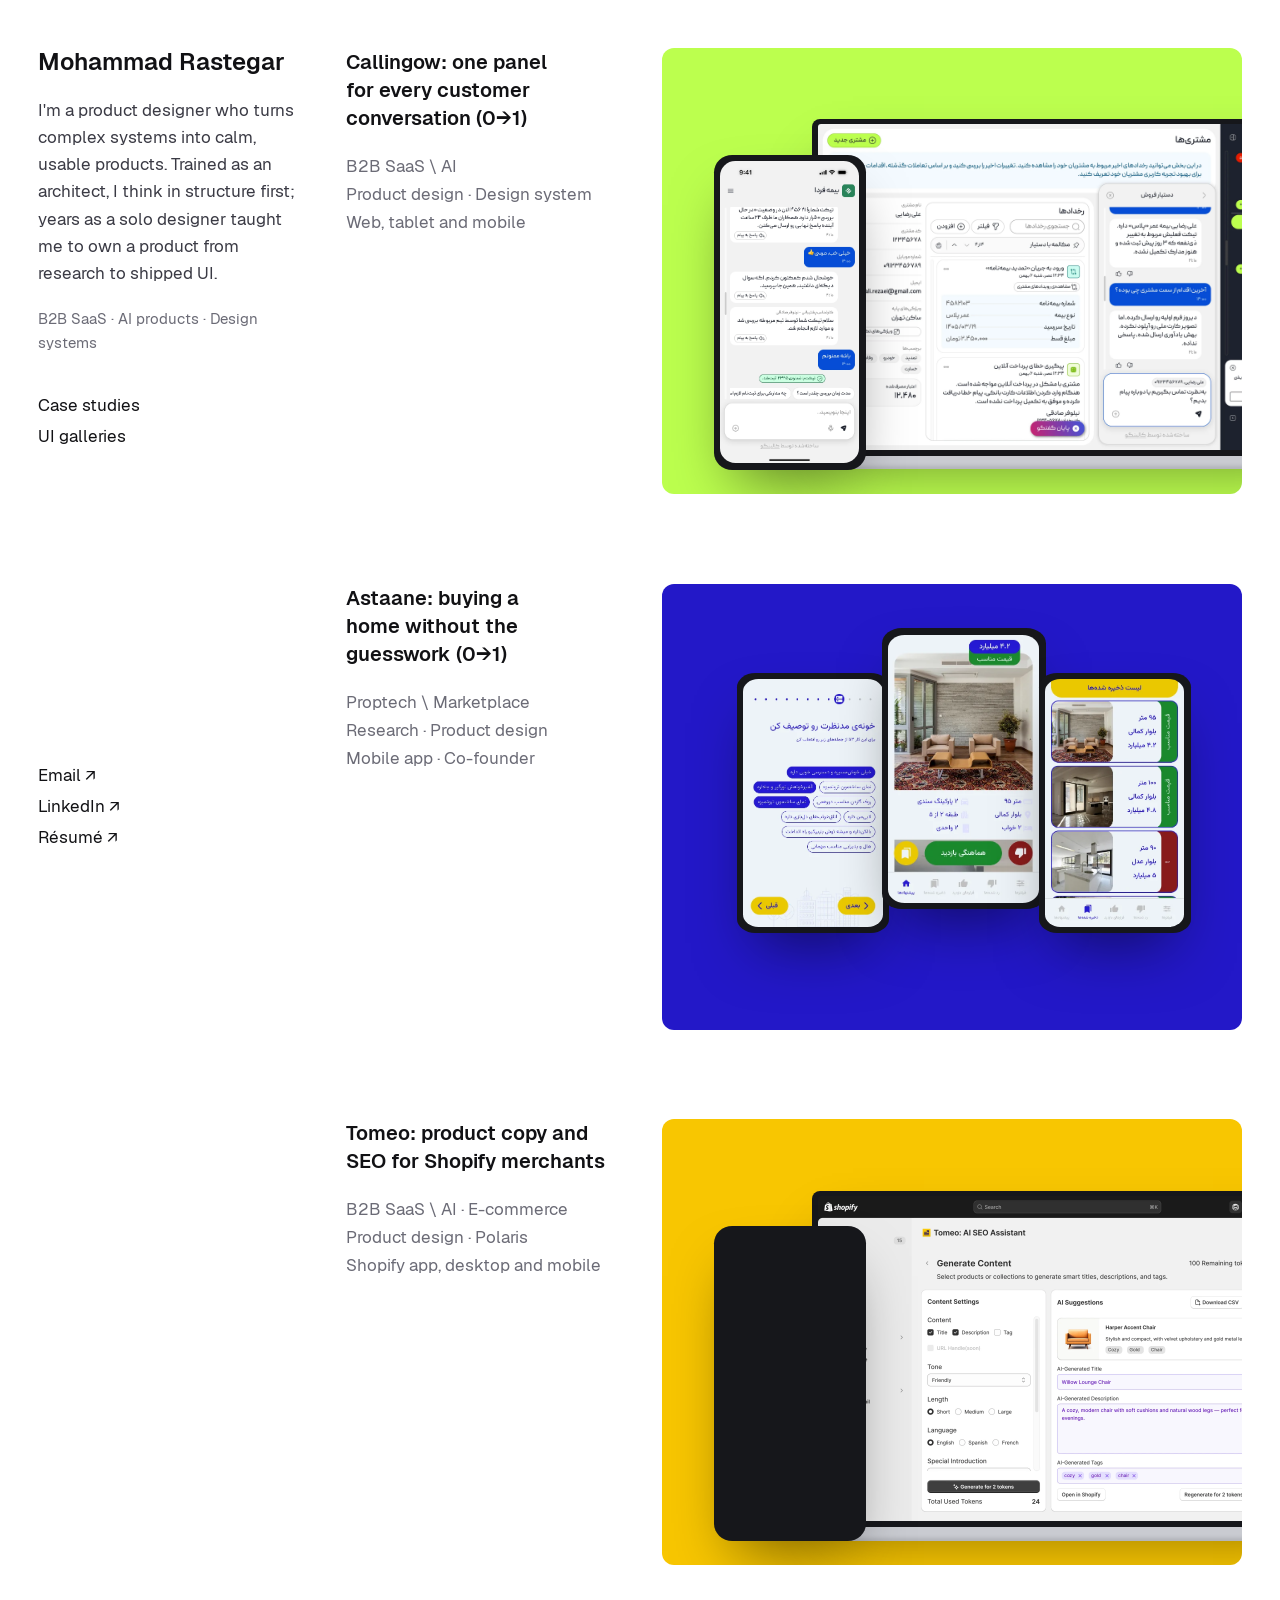
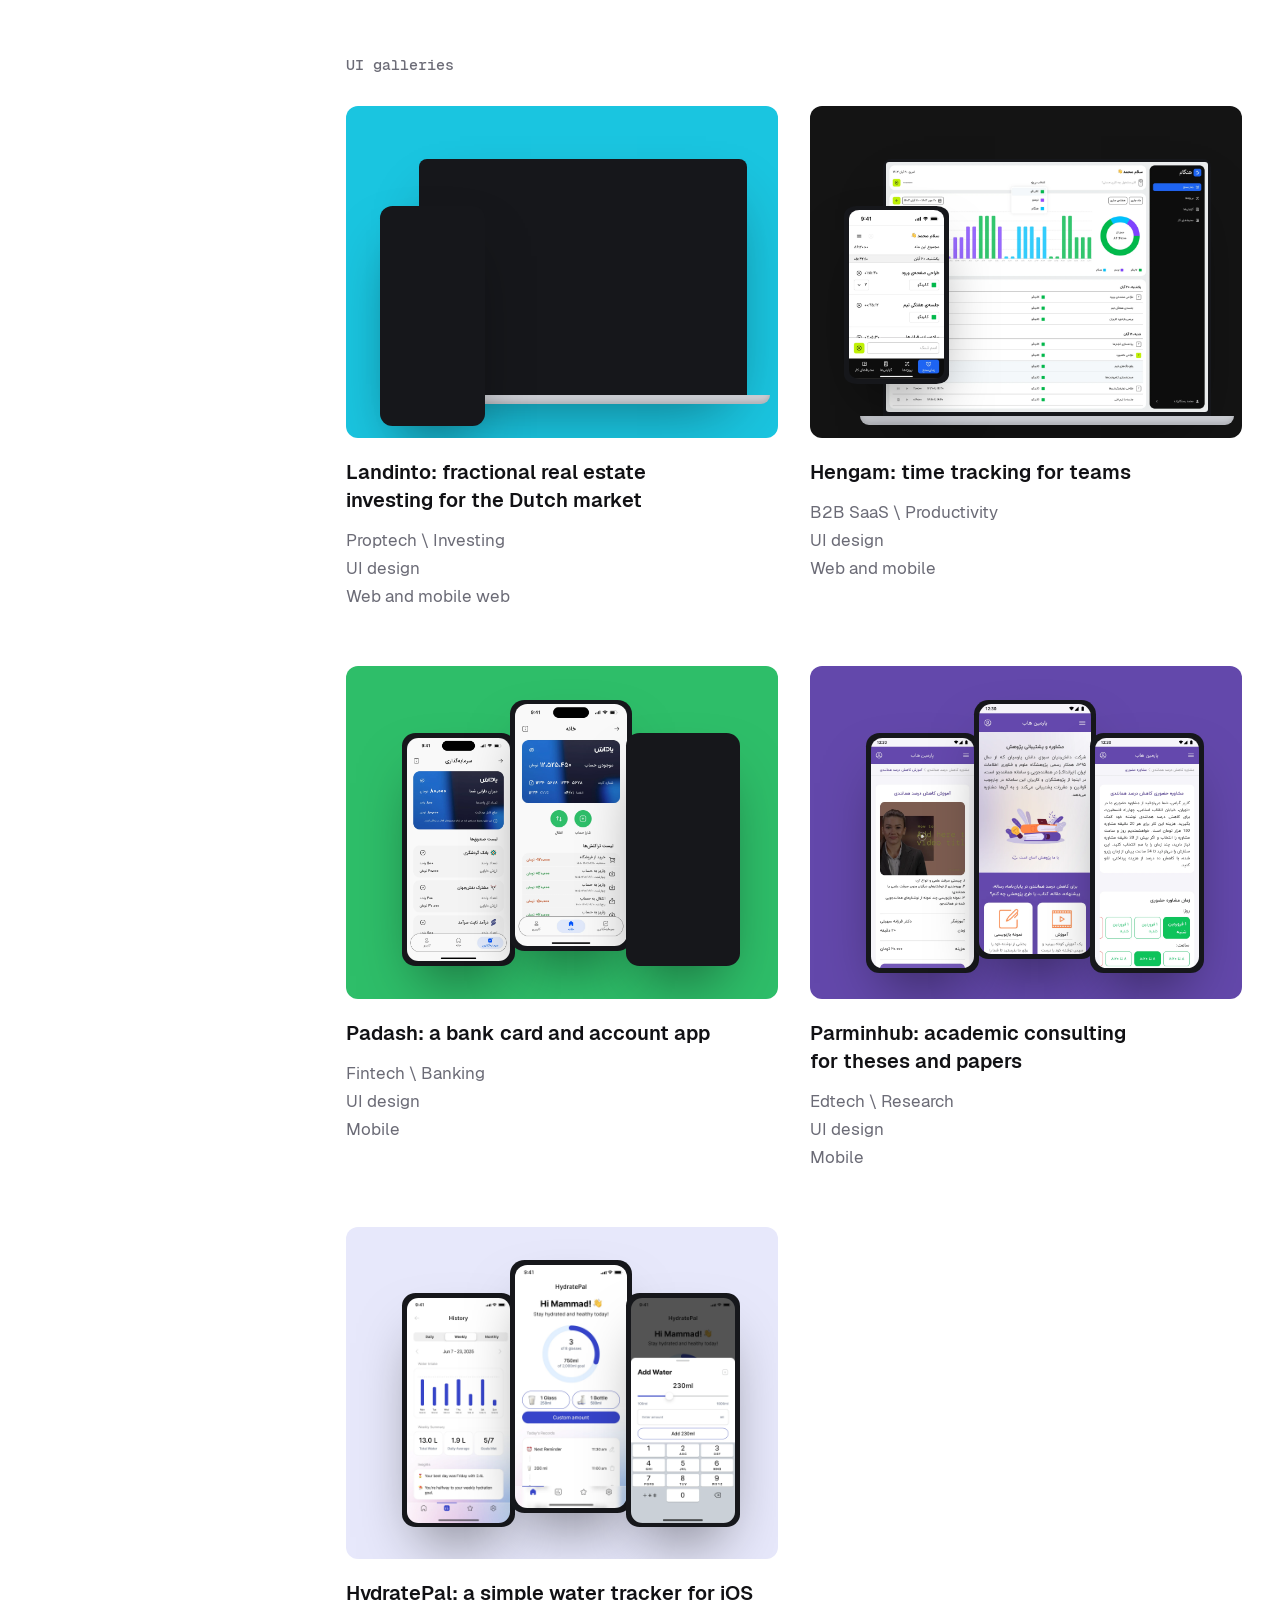
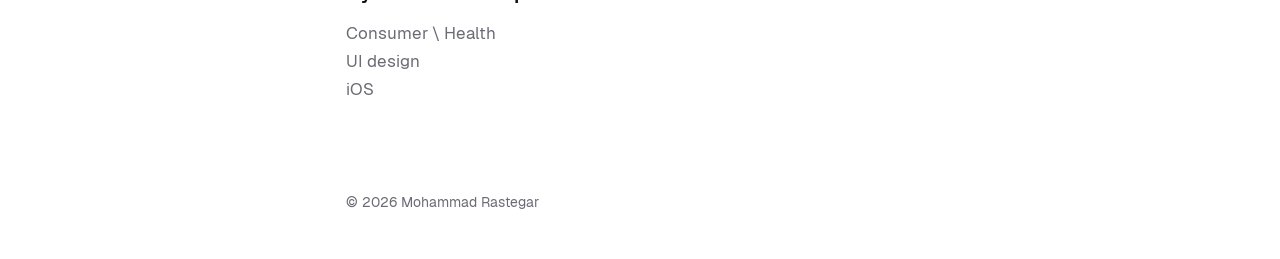
==== commit 18e87eb0: "Add files via upload" ====
--- a/index.html
+++ b/index.html
@@ -11,7 +11,7 @@
 <meta property="og:title" content="Mohammad Rastegar · Product designer">
 <meta property="og:description" content="Product designer who turns complex systems into calm, usable products. Case studies in B2B SaaS, AI products and design systems.">
 <meta property="og:url" content="https://rastegarzadeh.github.io/">
-<meta property="og:image" content="https://rastegarzadeh.github.io/og/index.jpg">
+<meta property="og:image" content="https://rastegarzadeh.github.io/og/index.jpg?v=2">
 <meta property="og:image:width" content="1200">
 <meta property="og:image:height" content="630">
 <meta name="twitter:card" content="summary_large_image">
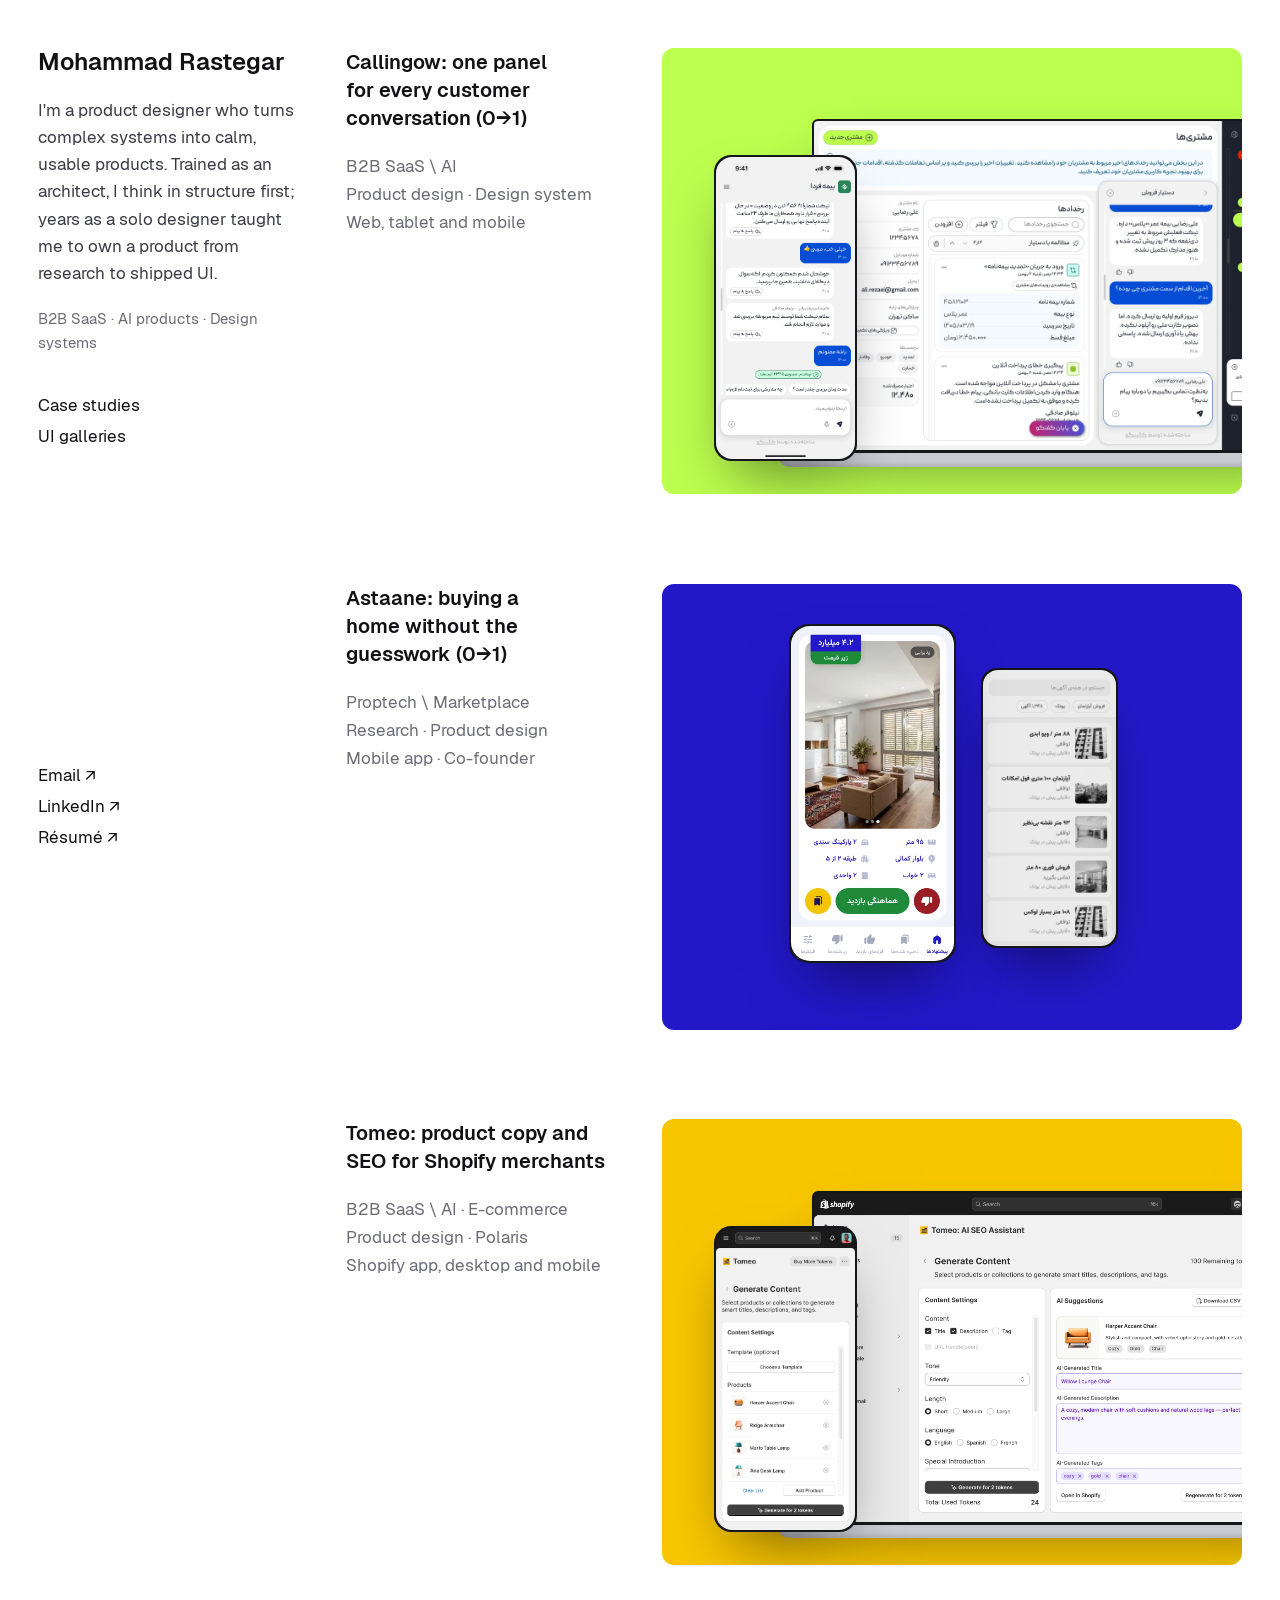
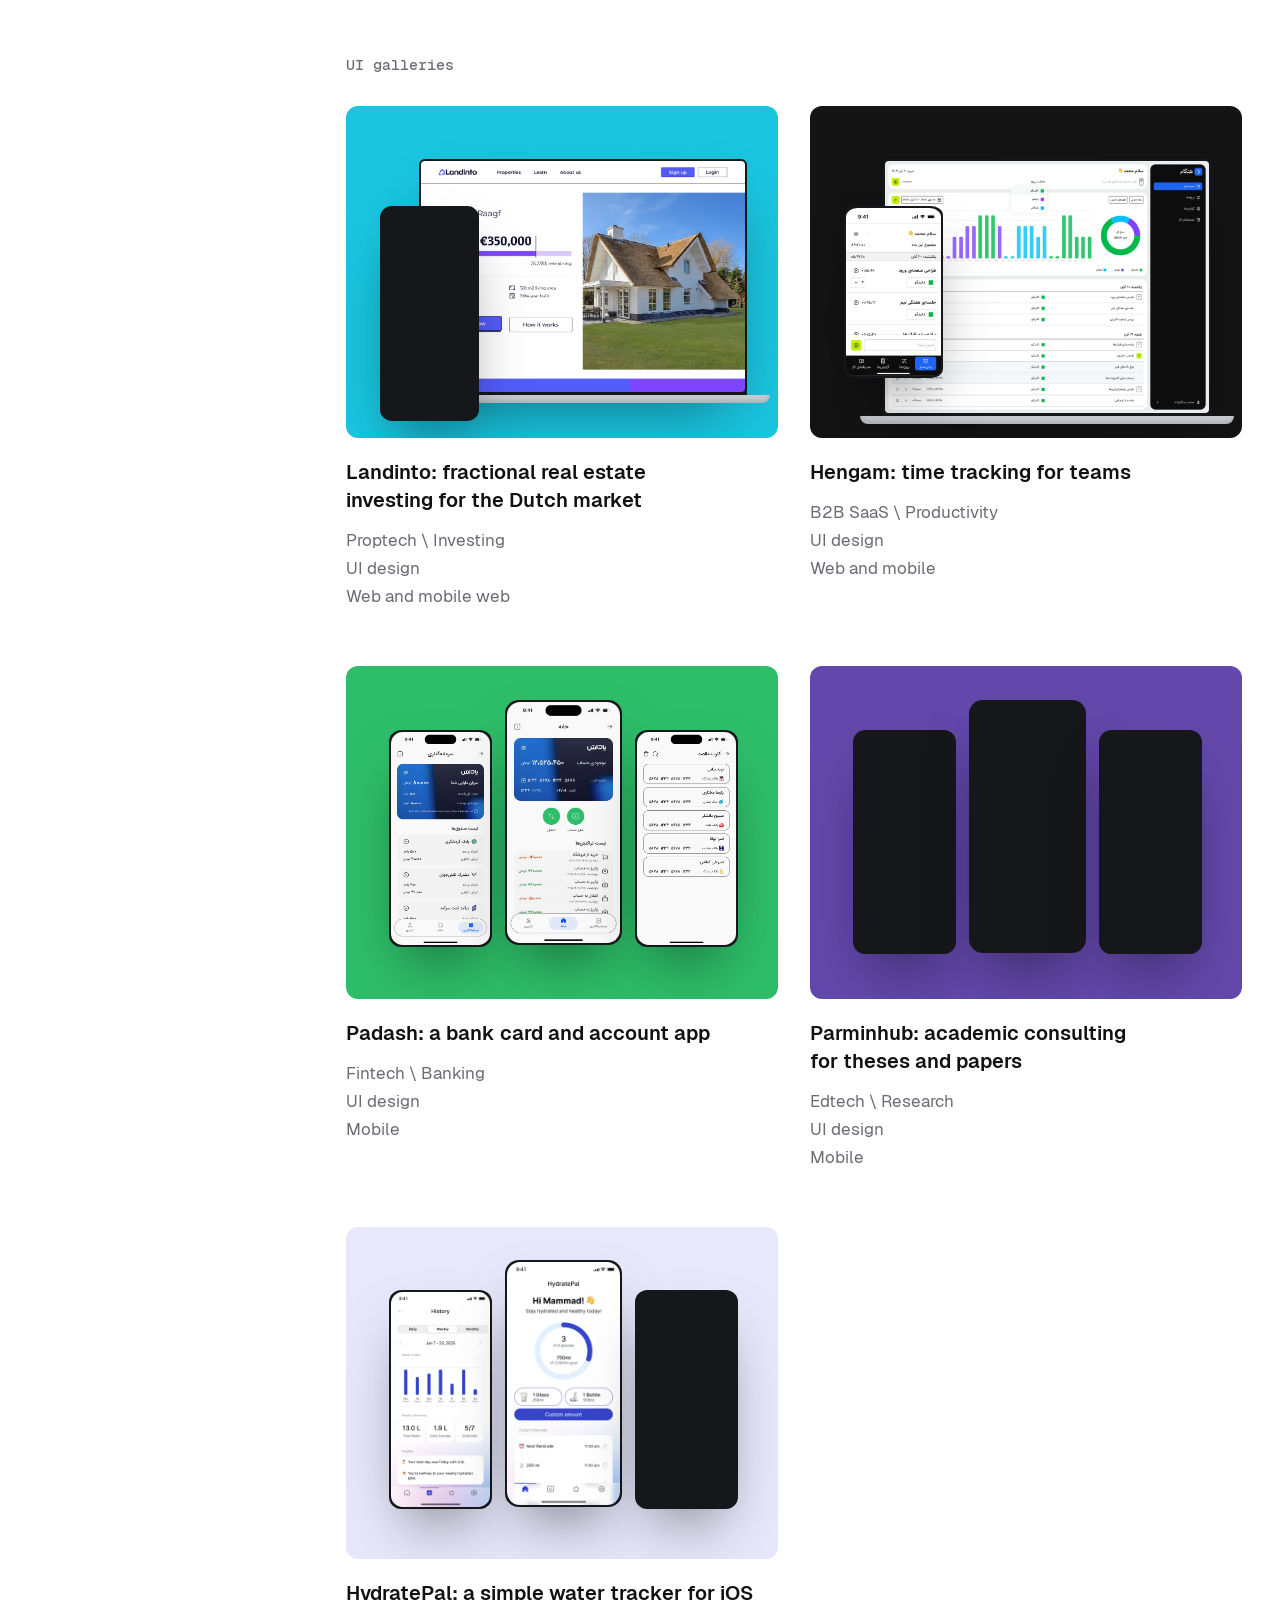
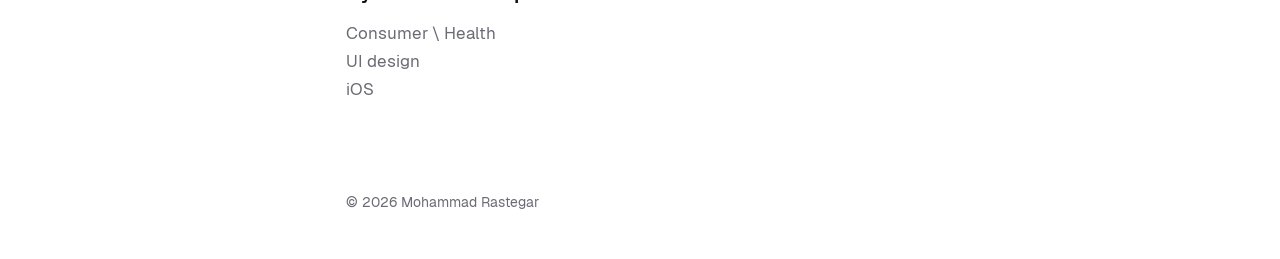
==== commit cc547f21: "Add files via upload" ====
--- a/index.html
+++ b/index.html
@@ -11,7 +11,7 @@
 <meta property="og:title" content="Mohammad Rastegar · Product designer">
 <meta property="og:description" content="Product designer who turns complex systems into calm, usable products. Case studies in B2B SaaS, AI products and design systems.">
 <meta property="og:url" content="https://rastegarzadeh.github.io/">
-<meta property="og:image" content="https://rastegarzadeh.github.io/og/index.jpg?v=2">
+<meta property="og:image" content="https://rastegarzadeh.github.io/og/index.jpg?v=5">
 <meta property="og:image:width" content="1200">
 <meta property="og:image:height" content="630">
 <meta name="twitter:card" content="summary_large_image">
@@ -63,16 +63,16 @@
         <div style="display: flex; flex-direction: column; font-size: 17px; line-height: 1.65; color: rgb(107, 107, 118);"><span>B2B SaaS \ AI</span><span>Product design · Design system</span><span>Web, tablet and mobile</span></div>
       </div>
       <a href="callingow.html" aria-hidden="true" tabindex="-1" style="display: block;"><div style="position: relative; aspect-ratio: 13 / 10; border-radius: 12px; background: rgb(188, 255, 78); overflow: hidden;"><div style="position: absolute; left: 26%; top: 16%; width: 88%;">
-          <div style="background: rgb(22, 23, 27); border-radius: 8px 8px 0px 0px; padding: 1% 1% 1.3%; box-shadow: rgba(0, 0, 0, 0.45) 0px 30px 60px -20px;"><img src="assets/cw-team-assistant.webp" alt="Callingow team panel: a customer timeline with the team assistant answering a question about that customer" style="width: 100%; border-radius: 3px; display: block;"></div>
+          <div style="background: rgb(22, 23, 27); border-radius: 6px 6px 0px 0px; padding: 2px 2px 3px; box-shadow: rgba(0, 0, 0, 0.45) 0px 30px 60px -20px;"><img src="assets/cw-team-assistant.webp" alt="Callingow team panel: a customer timeline with the team assistant answering a question about that customer" style="width: 100%; border-radius: 4px; display: block;"></div>
           <div style="height: 0px; padding-top: 2.6%; margin: 0px -7%; background: rgb(201, 203, 209); border-radius: 0px 0px 14px 14px; box-shadow: rgba(0, 0, 0, 0.12) 0px -3px 4px inset;"></div>
-        </div><div style="position: absolute; left: 9%; top: 24%; width: 24%; background: rgb(22, 23, 27); border-radius: 12% / 5.5%; padding: 1.1%; box-shadow: rgba(0, 0, 0, 0.5) 0px 30px 60px -20px;"><img src="assets/cw-app-insurance.webp" alt="Callingow customer app: an insurance company chat on a phone" style="width: 100%; border-radius: 11% / 5%; display: block;"></div></div></a>
+        </div><div style="position: absolute; left: 9%; top: 24%; width: 24%; background: rgb(22, 23, 27); border-radius: 12% / 5.5%; padding: 2px; box-shadow: rgba(0, 0, 0, 0.5) 0px 30px 60px -20px;"><img src="assets/cw-app-insurance.webp" alt="Callingow customer app: an insurance company chat on a phone" style="width: 100%; border-radius: 11.7% / 5.4%; display: block;"></div></div></a>
     </article>
     <article class="row">
       <div style="display: flex; flex-direction: column; gap: 20px;">
         <h2 style="margin: 0px; font-size: 20px; line-height: 1.4; font-weight: 600; text-wrap: balance;"><a href="astaane.html" style="color: rgb(17, 17, 20);">Astaane: buying a home without the guesswork (0→1)</a></h2>
         <div style="display: flex; flex-direction: column; font-size: 17px; line-height: 1.65; color: rgb(107, 107, 118);"><span>Proptech \ Marketplace</span><span>Research · Product design</span><span>Mobile app · Co-founder</span></div>
       </div>
-      <a href="astaane.html" aria-hidden="true" tabindex="-1" style="display: block;"><div style="position: relative; aspect-ratio: 13 / 10; border-radius: 12px; background: rgb(35, 24, 200); overflow: hidden;"><div style="position: absolute; left: 13%; top: 20%; width: 24%; background: rgb(22, 23, 27); border-radius: 12% / 5.5%; padding: 1.1%; box-shadow: rgba(0, 0, 0, 0.5) 0px 30px 60px -20px;"><img src="assets/screen-onb-describe.webp" alt="Astaane onboarding: describe your ideal home by choosing three phrases" style="width: 100%; border-radius: 11% / 5%; display: block;"></div><div style="position: absolute; left: 38%; top: 10%; width: 26%; background: rgb(22, 23, 27); border-radius: 12% / 5.5%; padding: 1.1%; box-shadow: rgba(0, 0, 0, 0.5) 0px 30px 60px -20px;"><img loading="lazy" decoding="async" src="assets/screen-feed-card.webp" alt="Astaane suggestions: one home card with a price label and three actions" style="width: 100%; border-radius: 11% / 5%; display: block;"></div><div style="position: absolute; left: 65%; top: 20%; width: 24%; background: rgb(22, 23, 27); border-radius: 12% / 5.5%; padding: 1.1%; box-shadow: rgba(0, 0, 0, 0.5) 0px 30px 60px -20px;"><img loading="lazy" decoding="async" src="assets/screen-saved-list.webp" alt="Astaane saved list: bookmarked homes with their price labels" style="width: 100%; border-radius: 11% / 5%; display: block;"></div></div></a>
+      <a href="astaane.html" aria-hidden="true" tabindex="-1" style="display: block;"><div style="position: relative; aspect-ratio: 13 / 10; border-radius: 12px; background: rgb(35, 24, 200); overflow: hidden;"><div style="position: absolute; left: 55%; top: 19%; width: 23%; filter: grayscale(1) brightness(0.92); background: rgb(22, 23, 27); border-radius: 12% / 5.5%; padding: 2px; box-shadow: rgba(0, 0, 0, 0.5) 0px 30px 60px -20px;"><img src="assets/astaane-cover-before.webp" alt="Before: a Divar-style feed of near-identical listings, each priced as negotiable" style="width: 100%; border-radius: 11.7% / 5.4%; display: block;"></div><div style="position: absolute; left: 22%; top: 9%; width: 28%; background: rgb(22, 23, 27); border-radius: 12% / 5.5%; padding: 2px; box-shadow: rgba(0, 0, 0, 0.5) 0px 30px 60px -20px;"><img loading="lazy" decoding="async" src="assets/astaane-cover-deck.webp" alt="Astaane: one home card with its price label and three actions" style="width: 100%; border-radius: 11.7% / 5.4%; display: block;"></div></div></a>
     </article>
     <article class="row">
       <div style="display: flex; flex-direction: column; gap: 20px;">
@@ -80,9 +80,9 @@
         <div style="display: flex; flex-direction: column; font-size: 17px; line-height: 1.65; color: rgb(107, 107, 118);"><span>B2B SaaS \ AI · E-commerce</span><span>Product design · Polaris</span><span>Shopify app, desktop and mobile</span></div>
       </div>
       <a href="tomeo.html" aria-hidden="true" tabindex="-1" style="display: block;"><div style="position: relative; aspect-ratio: 13 / 10; border-radius: 12px; background: rgb(248, 198, 1); overflow: hidden;"><div style="position: absolute; left: 26%; top: 16%; width: 88%;">
-          <div style="background: rgb(22, 23, 27); border-radius: 8px 8px 0px 0px; padding: 1% 1% 1.3%; box-shadow: rgba(0, 0, 0, 0.45) 0px 30px 60px -20px;"><img loading="lazy" decoding="async" src="assets/tomeo/result.webp" alt="Tomeo inside Shopify admin: AI-generated title, description and tags for a lounge chair, ready to save" style="width: 100%; border-radius: 3px; display: block;"></div>
+          <div style="background: rgb(22, 23, 27); border-radius: 6px 6px 0px 0px; padding: 2px 2px 3px; box-shadow: rgba(0, 0, 0, 0.45) 0px 30px 60px -20px;"><img loading="lazy" decoding="async" src="assets/tomeo/result.webp" alt="Tomeo inside Shopify admin: AI-generated title, description and tags for a lounge chair, ready to save" style="width: 100%; border-radius: 4px; display: block;"></div>
           <div style="height: 0px; padding-top: 2.6%; margin: 0px -7%; background: rgb(201, 203, 209); border-radius: 0px 0px 14px 14px; box-shadow: rgba(0, 0, 0, 0.12) 0px -3px 4px inset;"></div>
-        </div><div style="position: absolute; left: 9%; top: 24%; width: 24%; background: rgb(22, 23, 27); border-radius: 12% / 5.5%; padding: 1.1%; box-shadow: rgba(0, 0, 0, 0.5) 0px 30px 60px -20px;"><img loading="lazy" decoding="async" src="assets/tomeo/m-templates.webp" alt="Tomeo on mobile: products selected for generation" style="width: 100%; border-radius: 11% / 5%; display: block;"></div></div></a>
+        </div><div style="position: absolute; left: 9%; top: 24%; width: 24%; background: rgb(22, 23, 27); border-radius: 12% / 5.5%; padding: 2px; box-shadow: rgba(0, 0, 0, 0.5) 0px 30px 60px -20px;"><img loading="lazy" decoding="async" src="assets/tomeo/m-templates.webp" alt="Tomeo on mobile: products selected for generation" style="width: 100%; border-radius: 11.7% / 5.4%; display: block;"></div></div></a>
     </article>
     </section>
     <section id="galleries" data-screen-label="UI galleries" aria-label="UI galleries" style="display: flex; flex-direction: column; gap: 32px;">
@@ -90,28 +90,28 @@
       <div style="display: grid; grid-template-columns: repeat(auto-fill, minmax(min(100%, 300px), 1fr)); gap: 56px 32px;">
         <article style="display: flex; flex-direction: column; gap: 20px;">
         <a href="landinto.html" aria-hidden="true" tabindex="-1" style="display: block;"><div style="position: relative; aspect-ratio: 13 / 10; border-radius: 12px; background: rgb(26, 197, 224); overflow: hidden;"><div style="position: absolute; left: 17%; top: 16%; width: 76%;">
-          <div style="background: rgb(22, 23, 27); border-radius: 8px 8px 0px 0px; padding: 1% 1% 1.3%; box-shadow: rgba(0, 0, 0, 0.45) 0px 30px 60px -20px;"><img loading="lazy" decoding="async" src="assets/gallery/landinto/landing.webp" alt="Landinto landing page" style="width: 100%; border-radius: 3px; display: block;"></div>
+          <div style="background: rgb(22, 23, 27); border-radius: 6px 6px 0px 0px; padding: 2px 2px 3px; box-shadow: rgba(0, 0, 0, 0.45) 0px 30px 60px -20px;"><img loading="lazy" decoding="async" src="assets/gallery/landinto/landing.webp" alt="Landinto landing page" style="width: 100%; border-radius: 4px; display: block;"></div>
           <div style="height: 0px; padding-top: 2.6%; margin: 0px -7%; background: rgb(201, 203, 209); border-radius: 0px 0px 14px 14px; box-shadow: rgba(0, 0, 0, 0.12) 0px -3px 4px inset;"></div>
-        </div><div style="position: absolute; left: 8%; top: 30%; width: 22%; background: rgb(22, 23, 27); border-radius: 12% / 5.5%; padding: 1.1%; box-shadow: rgba(0, 0, 0, 0.5) 0px 30px 60px -20px;"><img loading="lazy" decoding="async" src="assets/gallery/landinto/m-property.webp" alt="Landinto property page on a phone" style="width: 100%; border-radius: 11% / 5%; display: block;"></div></div></a>
+        </div><div style="position: absolute; left: 8%; top: 30%; width: 22%; background: rgb(22, 23, 27); border-radius: 12% / 5.5%; padding: 2px; box-shadow: rgba(0, 0, 0, 0.5) 0px 30px 60px -20px;"><img loading="lazy" decoding="async" src="assets/gallery/landinto/m-property.webp" alt="Landinto property page on a phone" style="width: 100%; border-radius: 11.7% / 5.4%; display: block;"></div></div></a>
         <div style="display: flex; flex-direction: column; gap: 12px;"><h3 style="margin: 0px; font-size: 20px; line-height: 1.4; font-weight: 600; text-wrap: balance;"><a href="landinto.html" style="color: rgb(17, 17, 20);">Landinto: fractional real estate investing for the Dutch market</a></h3><div style="display: flex; flex-direction: column; font-size: 17px; line-height: 1.65; color: rgb(107, 107, 118);"><span>Proptech \ Investing</span><span>UI design</span><span>Web and mobile web</span></div></div>
       </article>
         <article style="display: flex; flex-direction: column; gap: 20px;">
         <a href="hengam.html" aria-hidden="true" tabindex="-1" style="display: block;"><div style="position: relative; aspect-ratio: 13 / 10; border-radius: 12px; background: rgb(20, 20, 20); overflow: hidden;"><div style="position: absolute; left: 17%; top: 16%; width: 76%;">
-          <div style="background: rgb(22, 23, 27); border-radius: 8px 8px 0px 0px; padding: 1% 1% 1.3%; box-shadow: rgba(0, 0, 0, 0.45) 0px 30px 60px -20px;"><img loading="lazy" decoding="async" src="assets/gallery/hengam/home.webp" alt="Hengam timer and daily log" style="width: 100%; border-radius: 3px; display: block;"></div>
+          <div style="background: rgb(22, 23, 27); border-radius: 6px 6px 0px 0px; padding: 2px 2px 3px; box-shadow: rgba(0, 0, 0, 0.45) 0px 30px 60px -20px;"><img loading="lazy" decoding="async" src="assets/gallery/hengam/home.webp" alt="Hengam timer and daily log" style="width: 100%; border-radius: 4px; display: block;"></div>
           <div style="height: 0px; padding-top: 2.6%; margin: 0px -7%; background: rgb(201, 203, 209); border-radius: 0px 0px 14px 14px; box-shadow: rgba(0, 0, 0, 0.12) 0px -3px 4px inset;"></div>
-        </div><div style="position: absolute; left: 8%; top: 30%; width: 22%; background: rgb(22, 23, 27); border-radius: 12% / 5.5%; padding: 1.1%; box-shadow: rgba(0, 0, 0, 0.5) 0px 30px 60px -20px;"><img loading="lazy" decoding="async" src="assets/gallery/hengam/m-home.webp" alt="Hengam log on a phone" style="width: 100%; border-radius: 11% / 5%; display: block;"></div></div></a>
+        </div><div style="position: absolute; left: 8%; top: 30%; width: 22%; background: rgb(22, 23, 27); border-radius: 12% / 5.5%; padding: 2px; box-shadow: rgba(0, 0, 0, 0.5) 0px 30px 60px -20px;"><img loading="lazy" decoding="async" src="assets/gallery/hengam/m-home.webp" alt="Hengam log on a phone" style="width: 100%; border-radius: 11.7% / 5.4%; display: block;"></div></div></a>
         <div style="display: flex; flex-direction: column; gap: 12px;"><h3 style="margin: 0px; font-size: 20px; line-height: 1.4; font-weight: 600; text-wrap: balance;"><a href="hengam.html" style="color: rgb(17, 17, 20);">Hengam: time tracking for teams</a></h3><div style="display: flex; flex-direction: column; font-size: 17px; line-height: 1.65; color: rgb(107, 107, 118);"><span>B2B SaaS \ Productivity</span><span>UI design</span><span>Web and mobile</span></div></div>
       </article>
         <article style="display: flex; flex-direction: column; gap: 20px;">
-        <a href="padash.html" aria-hidden="true" tabindex="-1" style="display: block;"><div style="position: relative; aspect-ratio: 13 / 10; border-radius: 12px; background: rgb(46, 190, 105); overflow: hidden;"><div style="position: absolute; left: 13%; top: 20%; width: 24%; background: rgb(22, 23, 27); border-radius: 12% / 5.5%; padding: 1.1%; box-shadow: rgba(0, 0, 0, 0.5) 0px 30px 60px -20px;"><img loading="lazy" decoding="async" src="assets/gallery/padash/invest.webp" alt="" style="width: 100%; border-radius: 11% / 5%; display: block;"></div><div style="position: absolute; left: 38%; top: 10%; width: 26%; background: rgb(22, 23, 27); border-radius: 12% / 5.5%; padding: 1.1%; box-shadow: rgba(0, 0, 0, 0.5) 0px 30px 60px -20px;"><img loading="lazy" decoding="async" src="assets/gallery/padash/home.webp" alt="" style="width: 100%; border-radius: 11% / 5%; display: block;"></div><div style="position: absolute; left: 65%; top: 20%; width: 24%; background: rgb(22, 23, 27); border-radius: 12% / 5.5%; padding: 1.1%; box-shadow: rgba(0, 0, 0, 0.5) 0px 30px 60px -20px;"><img loading="lazy" decoding="async" src="assets/gallery/padash/cards.webp" alt="" style="width: 100%; border-radius: 11% / 5%; display: block;"></div></div></a>
+        <a href="padash.html" aria-hidden="true" tabindex="-1" style="display: block;"><div style="position: relative; aspect-ratio: 13 / 10; border-radius: 12px; background: rgb(46, 190, 105); overflow: hidden;"><div style="position: absolute; left: 10%; top: 19%; width: 23%; background: rgb(22, 23, 27); border-radius: 12% / 5.5%; padding: 2px; box-shadow: rgba(0, 0, 0, 0.5) 0px 30px 60px -20px;"><img loading="lazy" decoding="async" src="assets/gallery/padash/invest.webp" alt="" style="width: 100%; border-radius: 11.7% / 5.4%; display: block;"></div><div style="position: absolute; left: 37%; top: 10%; width: 26%; background: rgb(22, 23, 27); border-radius: 12% / 5.5%; padding: 2px; box-shadow: rgba(0, 0, 0, 0.5) 0px 30px 60px -20px;"><img loading="lazy" decoding="async" src="assets/gallery/padash/home.webp" alt="" style="width: 100%; border-radius: 11.7% / 5.4%; display: block;"></div><div style="position: absolute; left: 67%; top: 19%; width: 23%; background: rgb(22, 23, 27); border-radius: 12% / 5.5%; padding: 2px; box-shadow: rgba(0, 0, 0, 0.5) 0px 30px 60px -20px;"><img loading="lazy" decoding="async" src="assets/gallery/padash/cards.webp" alt="" style="width: 100%; border-radius: 11.7% / 5.4%; display: block;"></div></div></a>
         <div style="display: flex; flex-direction: column; gap: 12px;"><h3 style="margin: 0px; font-size: 20px; line-height: 1.4; font-weight: 600; text-wrap: balance;"><a href="padash.html" style="color: rgb(17, 17, 20);">Padash: a bank card and account app</a></h3><div style="display: flex; flex-direction: column; font-size: 17px; line-height: 1.65; color: rgb(107, 107, 118);"><span>Fintech \ Banking</span><span>UI design</span><span>Mobile</span></div></div>
       </article>
         <article style="display: flex; flex-direction: column; gap: 20px;">
-        <a href="parminhub.html" aria-hidden="true" tabindex="-1" style="display: block;"><div style="position: relative; aspect-ratio: 13 / 10; border-radius: 12px; background: rgb(99, 72, 171); overflow: hidden;"><div style="position: absolute; left: 13%; top: 20%; width: 24%; background: rgb(22, 23, 27); border-radius: 12% / 5.5%; padding: 1.1%; box-shadow: rgba(0, 0, 0, 0.5) 0px 30px 60px -20px;"><img loading="lazy" decoding="async" src="assets/gallery/parminhub/education.webp" alt="" style="width: 100%; border-radius: 11% / 5%; display: block;"></div><div style="position: absolute; left: 38%; top: 10%; width: 26%; background: rgb(22, 23, 27); border-radius: 12% / 5.5%; padding: 1.1%; box-shadow: rgba(0, 0, 0, 0.5) 0px 30px 60px -20px;"><img loading="lazy" decoding="async" src="assets/gallery/parminhub/landing.webp" alt="" style="width: 100%; border-radius: 11% / 5%; display: block;"></div><div style="position: absolute; left: 65%; top: 20%; width: 24%; background: rgb(22, 23, 27); border-radius: 12% / 5.5%; padding: 1.1%; box-shadow: rgba(0, 0, 0, 0.5) 0px 30px 60px -20px;"><img loading="lazy" decoding="async" src="assets/gallery/parminhub/face-to-face.webp" alt="" style="width: 100%; border-radius: 11% / 5%; display: block;"></div></div></a>
+        <a href="parminhub.html" aria-hidden="true" tabindex="-1" style="display: block;"><div style="position: relative; aspect-ratio: 13 / 10; border-radius: 12px; background: rgb(99, 72, 171); overflow: hidden;"><div style="position: absolute; left: 10%; top: 19%; width: 23%; background: rgb(22, 23, 27); border-radius: 12% / 5.5%; padding: 2px; box-shadow: rgba(0, 0, 0, 0.5) 0px 30px 60px -20px;"><img loading="lazy" decoding="async" src="assets/gallery/parminhub/education.webp" alt="" style="width: 100%; border-radius: 11.7% / 5.4%; display: block;"></div><div style="position: absolute; left: 37%; top: 10%; width: 26%; background: rgb(22, 23, 27); border-radius: 12% / 5.5%; padding: 2px; box-shadow: rgba(0, 0, 0, 0.5) 0px 30px 60px -20px;"><img loading="lazy" decoding="async" src="assets/gallery/parminhub/landing.webp" alt="" style="width: 100%; border-radius: 11.7% / 5.4%; display: block;"></div><div style="position: absolute; left: 67%; top: 19%; width: 23%; background: rgb(22, 23, 27); border-radius: 12% / 5.5%; padding: 2px; box-shadow: rgba(0, 0, 0, 0.5) 0px 30px 60px -20px;"><img loading="lazy" decoding="async" src="assets/gallery/parminhub/face-to-face.webp" alt="" style="width: 100%; border-radius: 11.7% / 5.4%; display: block;"></div></div></a>
         <div style="display: flex; flex-direction: column; gap: 12px;"><h3 style="margin: 0px; font-size: 20px; line-height: 1.4; font-weight: 600; text-wrap: balance;"><a href="parminhub.html" style="color: rgb(17, 17, 20);">Parminhub: academic consulting for theses and papers</a></h3><div style="display: flex; flex-direction: column; font-size: 17px; line-height: 1.65; color: rgb(107, 107, 118);"><span>Edtech \ Research</span><span>UI design</span><span>Mobile</span></div></div>
       </article>
         <article style="display: flex; flex-direction: column; gap: 20px;">
-        <a href="hydratepal.html" aria-hidden="true" tabindex="-1" style="display: block;"><div style="position: relative; aspect-ratio: 13 / 10; border-radius: 12px; background: rgb(231, 232, 251); overflow: hidden;"><div style="position: absolute; left: 13%; top: 20%; width: 24%; background: rgb(22, 23, 27); border-radius: 12% / 5.5%; padding: 1.1%; box-shadow: rgba(0, 0, 0, 0.5) 0px 30px 60px -20px;"><img loading="lazy" decoding="async" src="assets/gallery/hydratepal/history.webp" alt="" style="width: 100%; border-radius: 11% / 5%; display: block;"></div><div style="position: absolute; left: 38%; top: 10%; width: 26%; background: rgb(22, 23, 27); border-radius: 12% / 5.5%; padding: 1.1%; box-shadow: rgba(0, 0, 0, 0.5) 0px 30px 60px -20px;"><img loading="lazy" decoding="async" src="assets/gallery/hydratepal/home.webp" alt="" style="width: 100%; border-radius: 11% / 5%; display: block;"></div><div style="position: absolute; left: 65%; top: 20%; width: 24%; background: rgb(22, 23, 27); border-radius: 12% / 5.5%; padding: 1.1%; box-shadow: rgba(0, 0, 0, 0.5) 0px 30px 60px -20px;"><img loading="lazy" decoding="async" src="assets/gallery/hydratepal/add.webp" alt="" style="width: 100%; border-radius: 11% / 5%; display: block;"></div></div></a>
+        <a href="hydratepal.html" aria-hidden="true" tabindex="-1" style="display: block;"><div style="position: relative; aspect-ratio: 13 / 10; border-radius: 12px; background: rgb(231, 232, 251); overflow: hidden;"><div style="position: absolute; left: 10%; top: 19%; width: 23%; background: rgb(22, 23, 27); border-radius: 12% / 5.5%; padding: 2px; box-shadow: rgba(0, 0, 0, 0.5) 0px 30px 60px -20px;"><img loading="lazy" decoding="async" src="assets/gallery/hydratepal/history.webp" alt="" style="width: 100%; border-radius: 11.7% / 5.4%; display: block;"></div><div style="position: absolute; left: 37%; top: 10%; width: 26%; background: rgb(22, 23, 27); border-radius: 12% / 5.5%; padding: 2px; box-shadow: rgba(0, 0, 0, 0.5) 0px 30px 60px -20px;"><img loading="lazy" decoding="async" src="assets/gallery/hydratepal/home.webp" alt="" style="width: 100%; border-radius: 11.7% / 5.4%; display: block;"></div><div style="position: absolute; left: 67%; top: 19%; width: 23%; background: rgb(22, 23, 27); border-radius: 12% / 5.5%; padding: 2px; box-shadow: rgba(0, 0, 0, 0.5) 0px 30px 60px -20px;"><img loading="lazy" decoding="async" src="assets/gallery/hydratepal/add.webp" alt="" style="width: 100%; border-radius: 11.7% / 5.4%; display: block;"></div></div></a>
         <div style="display: flex; flex-direction: column; gap: 12px;"><h3 style="margin: 0px; font-size: 20px; line-height: 1.4; font-weight: 600; text-wrap: balance;"><a href="hydratepal.html" style="color: rgb(17, 17, 20);">HydratePal: a simple water tracker for iOS</a></h3><div style="display: flex; flex-direction: column; font-size: 17px; line-height: 1.65; color: rgb(107, 107, 118);"><span>Consumer \ Health</span><span>UI design</span><span>iOS</span></div></div>
       </article>
       </div>
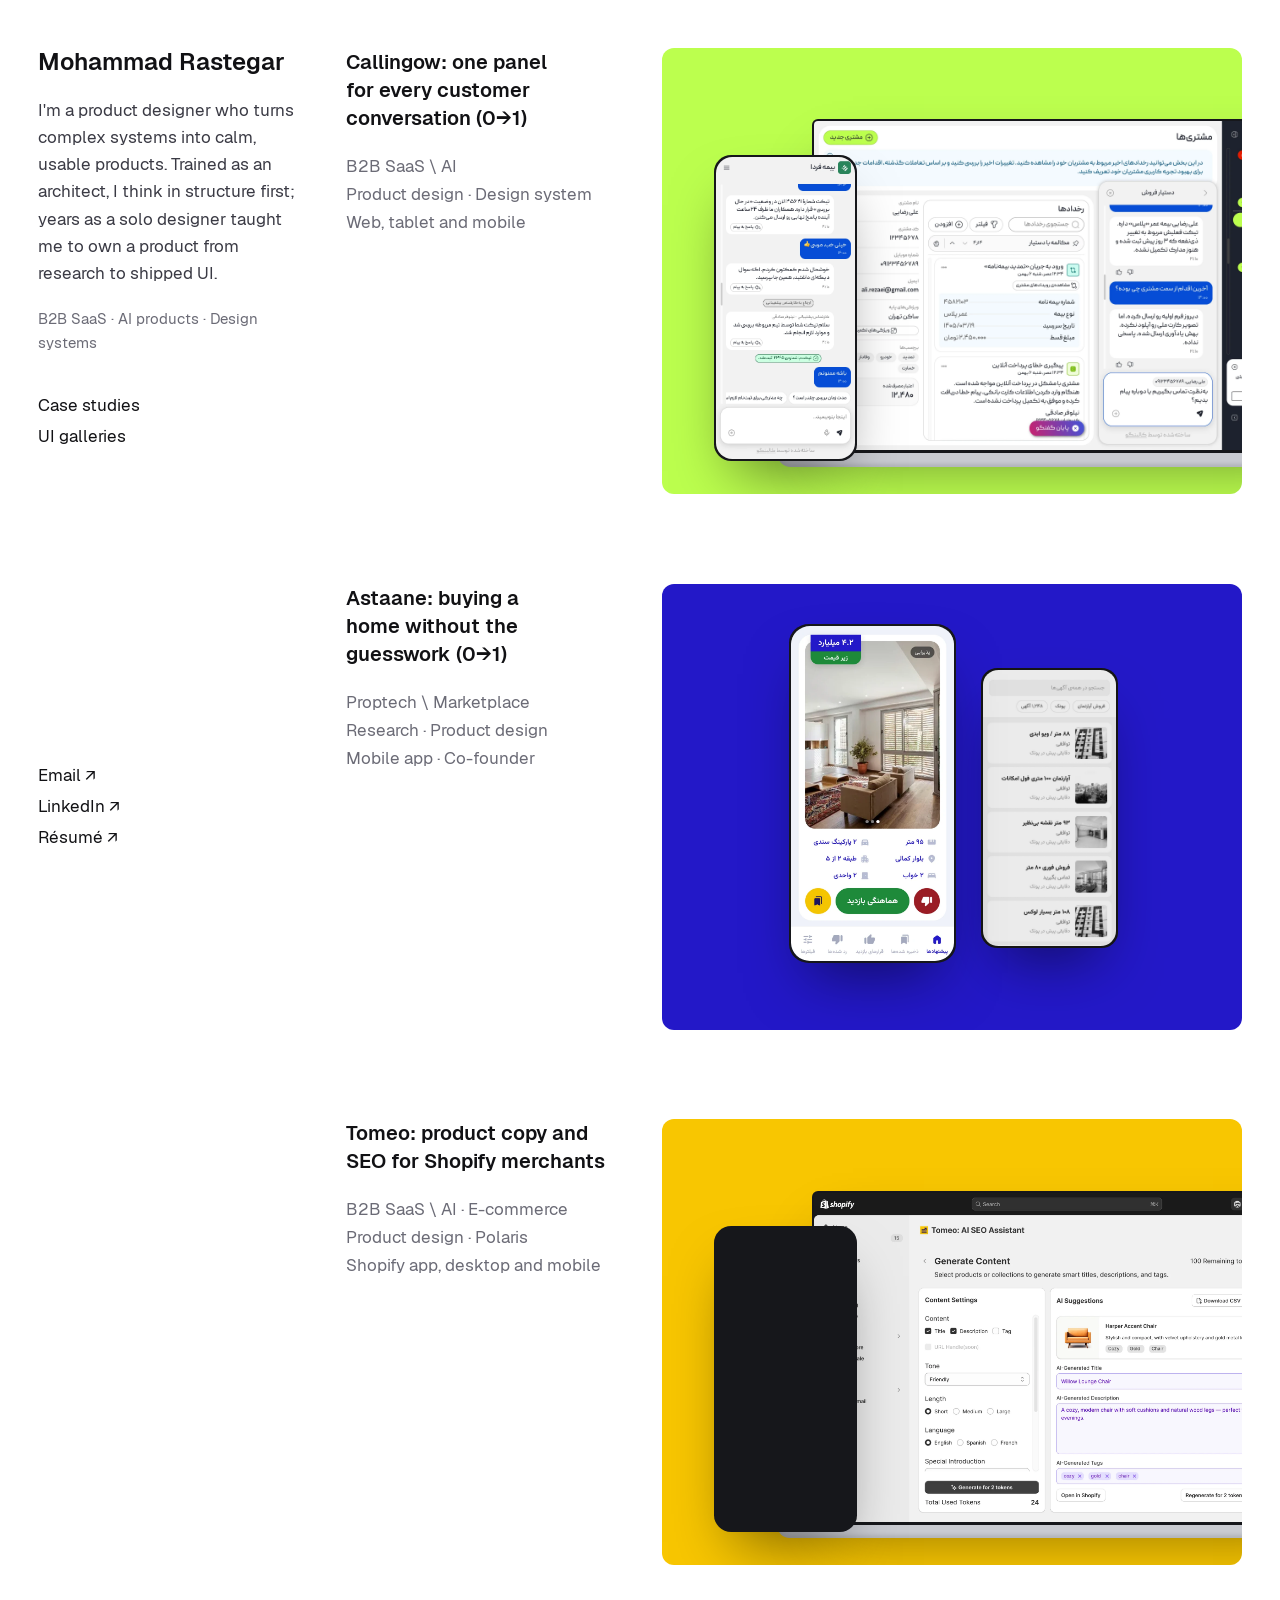
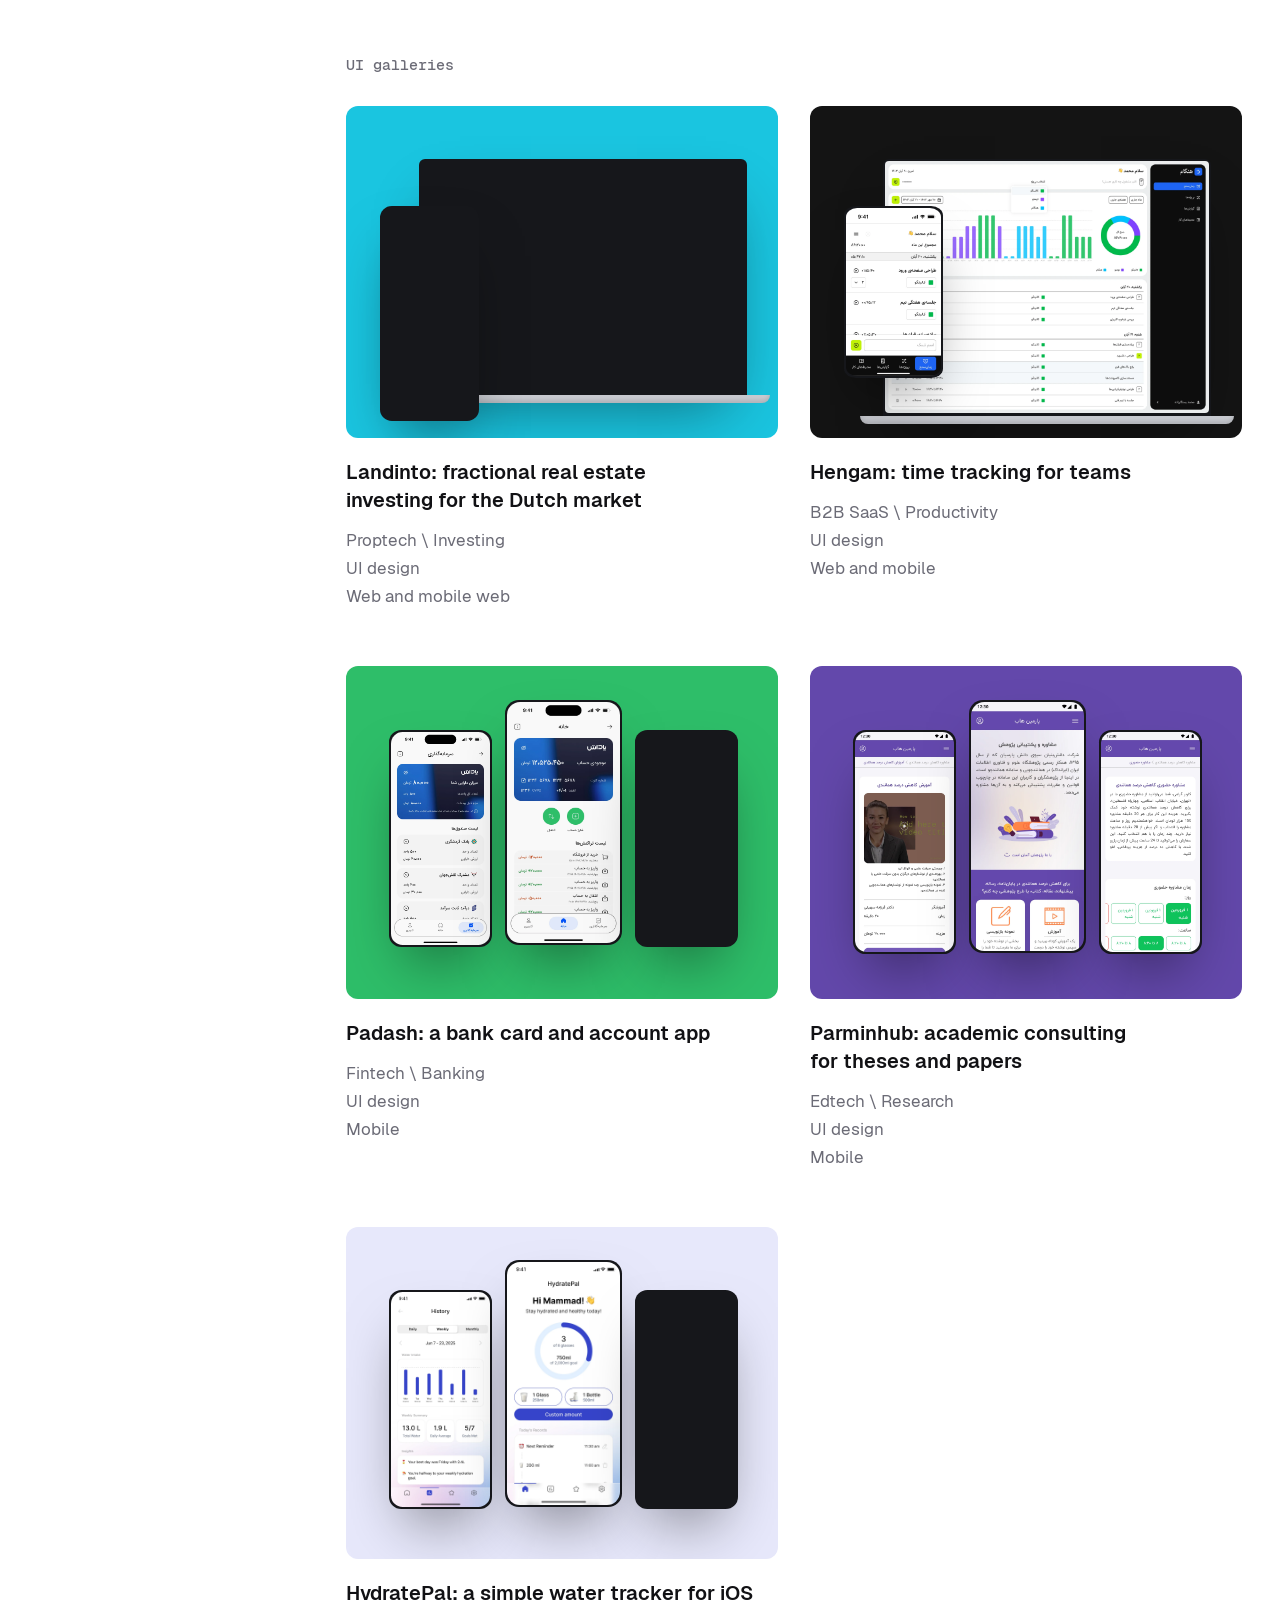
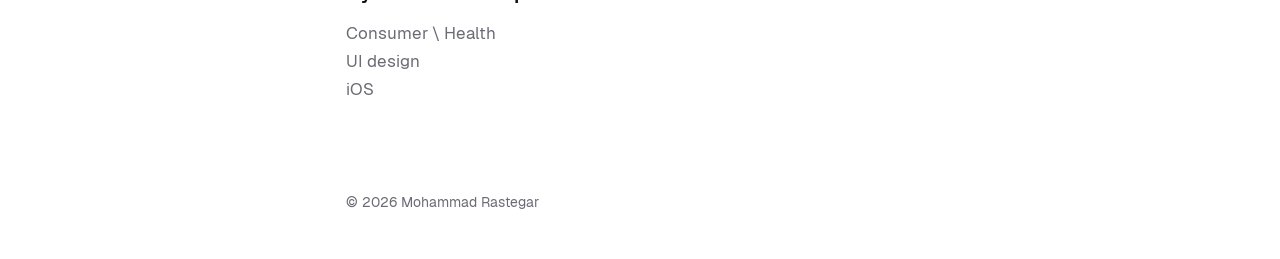
==== commit 77ff6c17: "Add files via upload" ====
--- a/index.html
+++ b/index.html
@@ -11,7 +11,7 @@
 <meta property="og:title" content="Mohammad Rastegar · Product designer">
 <meta property="og:description" content="Product designer who turns complex systems into calm, usable products. Case studies in B2B SaaS, AI products and design systems.">
 <meta property="og:url" content="https://rastegarzadeh.github.io/">
-<meta property="og:image" content="https://rastegarzadeh.github.io/og/index.jpg?v=5">
+<meta property="og:image" content="https://rastegarzadeh.github.io/og/index.jpg?v=6">
 <meta property="og:image:width" content="1200">
 <meta property="og:image:height" content="630">
 <meta name="twitter:card" content="summary_large_image">
@@ -65,7 +65,7 @@
       <a href="callingow.html" aria-hidden="true" tabindex="-1" style="display: block;"><div style="position: relative; aspect-ratio: 13 / 10; border-radius: 12px; background: rgb(188, 255, 78); overflow: hidden;"><div style="position: absolute; left: 26%; top: 16%; width: 88%;">
           <div style="background: rgb(22, 23, 27); border-radius: 6px 6px 0px 0px; padding: 2px 2px 3px; box-shadow: rgba(0, 0, 0, 0.45) 0px 30px 60px -20px;"><img src="assets/cw-team-assistant.webp" alt="Callingow team panel: a customer timeline with the team assistant answering a question about that customer" style="width: 100%; border-radius: 4px; display: block;"></div>
           <div style="height: 0px; padding-top: 2.6%; margin: 0px -7%; background: rgb(201, 203, 209); border-radius: 0px 0px 14px 14px; box-shadow: rgba(0, 0, 0, 0.12) 0px -3px 4px inset;"></div>
-        </div><div style="position: absolute; left: 9%; top: 24%; width: 24%; background: rgb(22, 23, 27); border-radius: 12% / 5.5%; padding: 2px; box-shadow: rgba(0, 0, 0, 0.5) 0px 30px 60px -20px;"><img src="assets/cw-app-insurance.webp" alt="Callingow customer app: an insurance company chat on a phone" style="width: 100%; border-radius: 11.7% / 5.4%; display: block;"></div></div></a>
+        </div><div style="position: absolute; left: 9%; top: 24%; width: 24%; background: rgb(22, 23, 27); border-radius: 12% / 5.5%; padding: 2px; box-shadow: rgba(0, 0, 0, 0.5) 0px 30px 60px -20px;"><img src="assets/cw-app-insurance-v2.webp" alt="Callingow customer app: an insurance company chat on a phone" style="width: 100%; border-radius: 11.7% / 5.4%; display: block;"></div></div></a>
     </article>
     <article class="row">
       <div style="display: flex; flex-direction: column; gap: 20px;">
